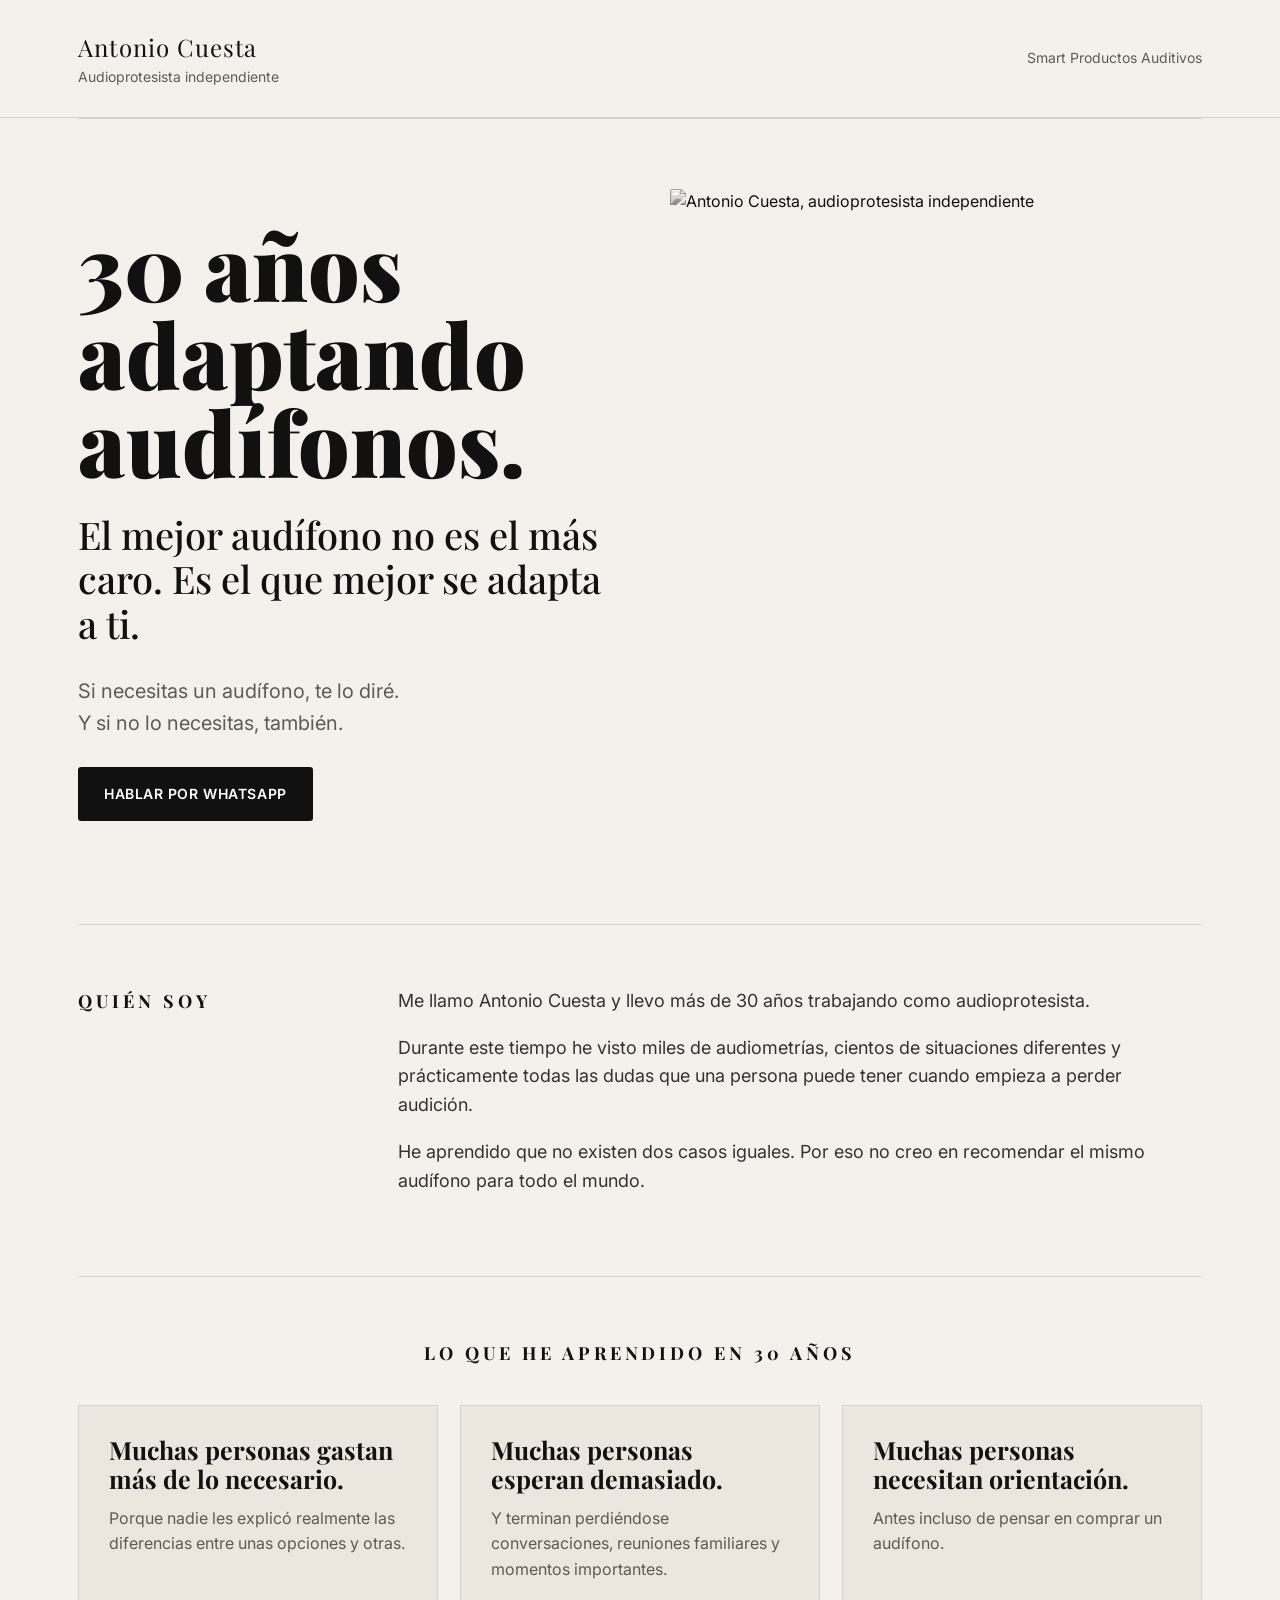
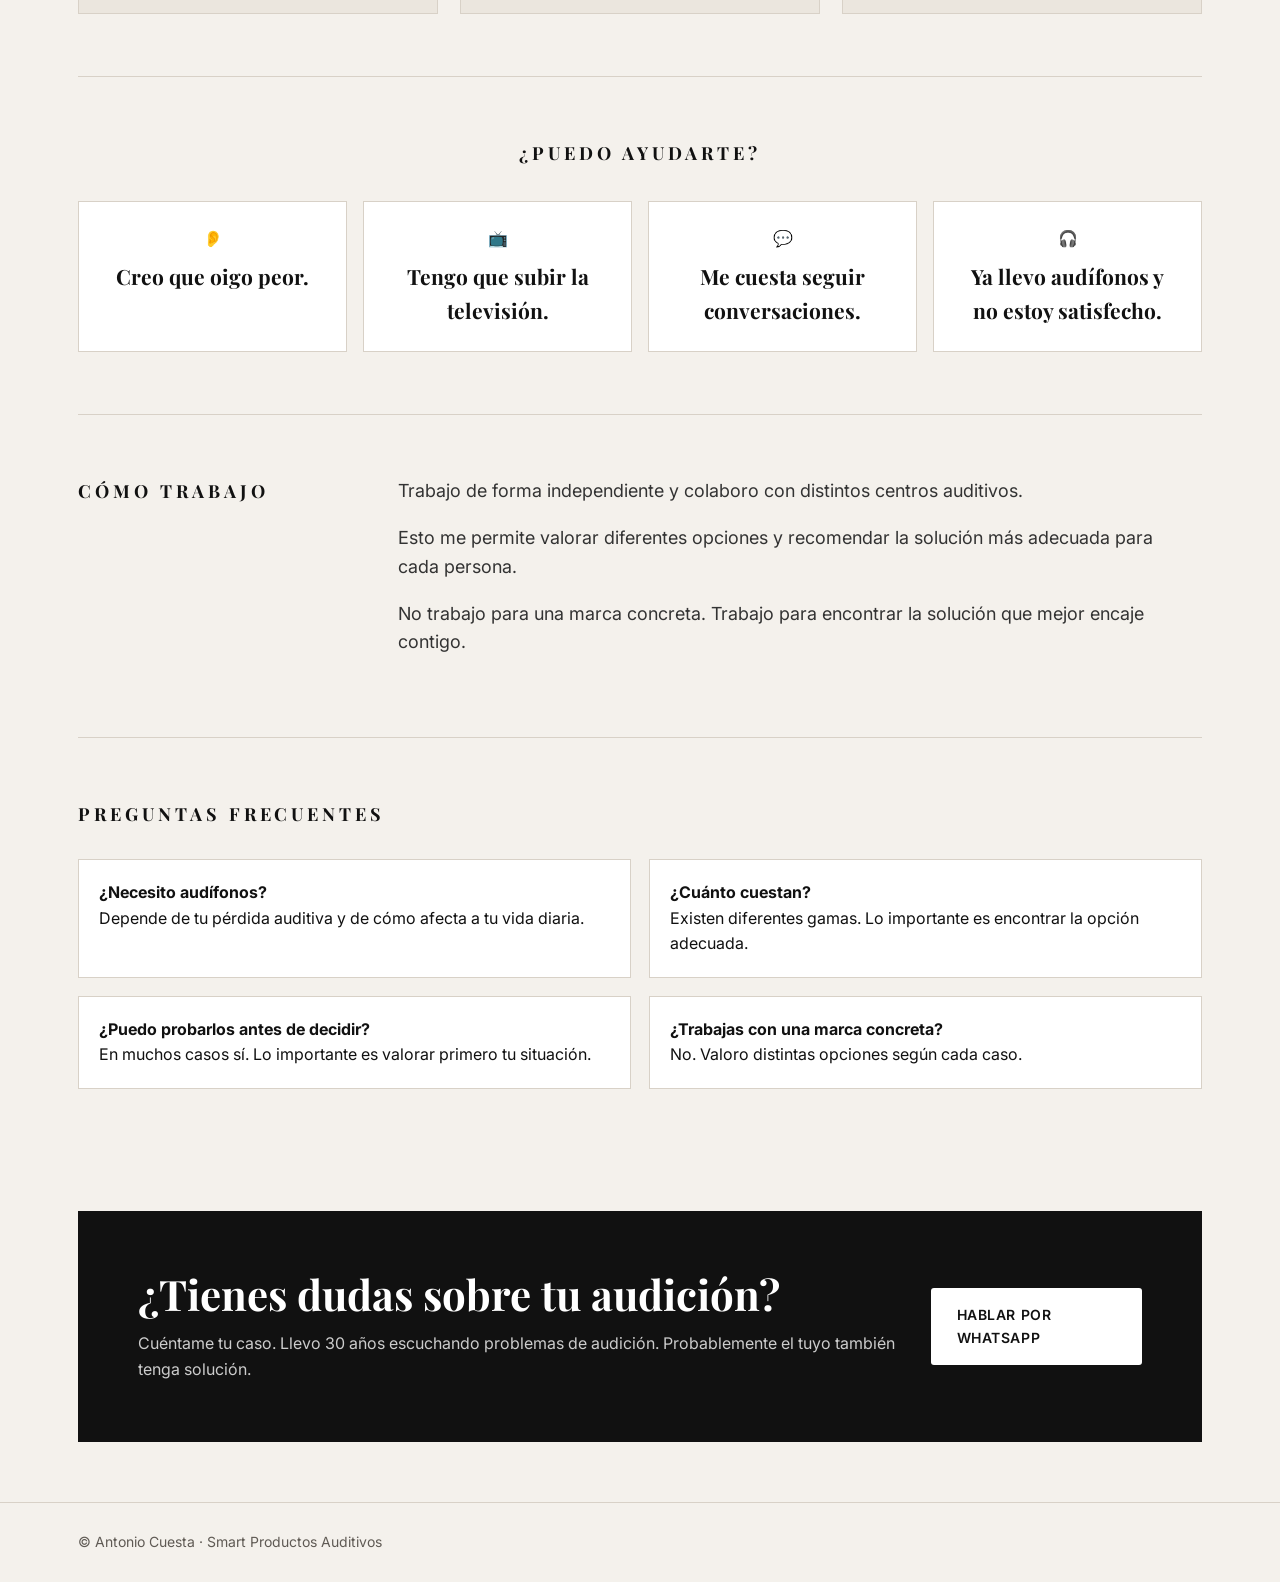
==== index.html @ 3c382e4a "Update index.html" ====
<!DOCTYPE html>
<html lang="es">
<head>
<meta charset="UTF-8">
<meta name="viewport" content="width=device-width, initial-scale=1.0">
<title>Antonio Cuesta — Audioprotesista independiente</title>
<meta name="description" content="Antonio Cuesta, audioprotesista independiente con más de 30 años de experiencia adaptando audífonos.">
<link href="https://fonts.googleapis.com/css2?family=Playfair+Display:wght@500;700;900&family=Inter:wght@300;400;500;600&display=swap" rel="stylesheet">

<style>
*{box-sizing:border-box;margin:0;padding:0}
:root{
  --bg:#f4f1ec;
  --ink:#111;
  --muted:#5f5a54;
  --line:#d8d1c7;
  --soft:#ebe6de;
}
body{
  background:var(--bg);
  color:var(--ink);
  font-family:Inter,sans-serif;
  line-height:1.6;
}
a{text-decoration:none;color:inherit}
.wrap{max-width:1180px;margin:auto;padding:0 28px}
header{
  padding:28px 0;
  border-bottom:1px solid var(--line);
}
.header-inner{
  display:flex;
  justify-content:space-between;
  gap:20px;
  align-items:center;
}
.brand{
  font-family:"Playfair Display",serif;
  font-size:24px;
  letter-spacing:.04em;
}
.tag{font-size:14px;color:var(--muted)}
.hero{
  display:grid;
  grid-template-columns:1fr 1fr;
  gap:60px;
  align-items:center;
  padding:70px 0;
}
.hero h1{
  font-family:"Playfair Display",serif;
  font-size:clamp(48px,7vw,92px);
  line-height:.98;
  font-weight:900;
  margin-bottom:28px;
}
.hero h2{
  font-family:"Playfair Display",serif;
  font-size:clamp(25px,3vw,38px);
  line-height:1.18;
  font-weight:500;
  margin-bottom:28px;
}
.hero p{
  font-size:20px;
  color:var(--muted);
  margin-bottom:28px;
}
.btn{
  display:inline-block;
  background:#111;
  color:#fff;
  padding:16px 26px;
  border-radius:3px;
  font-weight:600;
  letter-spacing:.04em;
  font-size:14px;
}
.photo{
  width:100%;
  aspect-ratio:4/5;
  object-fit:cover;
  filter:grayscale(100%);
  border-radius:2px;
}
section{
  padding:62px 0;
  border-top:1px solid var(--line);
}
.section-grid{
  display:grid;
  grid-template-columns:260px 1fr;
  gap:60px;
}
.label{
  font-family:"Playfair Display",serif;
  letter-spacing:.22em;
  font-size:18px;
}
.text p{
  font-size:18px;
  color:#333;
  margin-bottom:18px;
  max-width:780px;
}
.cards{
  display:grid;
  grid-template-columns:repeat(3,1fr);
  gap:22px;
}
.card{
  background:var(--soft);
  padding:30px;
  border:1px solid var(--line);
}
.card h3{
  font-family:"Playfair Display",serif;
  font-size:25px;
  line-height:1.15;
  margin-bottom:12px;
}
.card p{color:var(--muted)}
.help{
  display:grid;
  grid-template-columns:repeat(4,1fr);
  gap:16px;
}
.help div{
  background:#fff;
  border:1px solid var(--line);
  padding:24px;
  text-align:center;
}
.help strong{
  display:block;
  font-family:"Playfair Display",serif;
  font-size:21px;
  margin-top:8px;
}
.faq{
  display:grid;
  grid-template-columns:1fr 1fr;
  gap:18px;
}
.faq div{
  background:#fff;
  border:1px solid var(--line);
  padding:20px;
}
.final{
  background:#111;
  color:#fff;
  padding:60px;
  margin:60px 0;
  display:flex;
  justify-content:space-between;
  gap:30px;
  align-items:center;
}
.final h2{
  font-family:"Playfair Display",serif;
  font-size:42px;
  line-height:1.1;
}
.final p{color:#ccc;margin-top:14px}
.final .btn{background:#fff;color:#111}
footer{
  border-top:1px solid var(--line);
  padding:28px 0;
  color:var(--muted);
  font-size:14px;
}
@media(max-width:850px){
  .hero,.section-grid{grid-template-columns:1fr}
  .hero{padding:42px 0;gap:34px}
  .cards,.help,.faq{grid-template-columns:1fr}
  .final{flex-direction:column;align-items:flex-start;padding:34px}
  .header-inner{align-items:flex-start;flex-direction:column}
}
</style>
</head>

<body>

<header>
  <div class="wrap header-inner">
    <div>
      <div class="brand">Antonio Cuesta</div>
      <div class="tag">Audioprotesista independiente</div>
    </div>
    <div class="tag">Smart Productos Auditivos</div>
  </div>
</header>

<main class="wrap">

<section class="hero">
  <div>
    <h1>30 años adaptando audífonos.</h1>
    <h2>El mejor audífono no es el más caro. Es el que mejor se adapta a ti.</h2>
    <p>Si necesitas un audífono, te lo diré.<br>Y si no lo necesitas, también.</p>
    <a class="btn" href="https://wa.me/34672465468?text=Hola%20Antonio%2C%20me%20gustar%C3%ADa%20consultarte%20sobre%20mi%20audici%C3%B3n" target="_blank">HABLAR POR WHATSAPP</a>
  </div>

  <img class="photo" src="antonio.jpg" alt="Antonio Cuesta, audioprotesista independiente">
</section>

<section>
  <div class="section-grid">
    <h2 class="label">QUIÉN SOY</h2>
    <div class="text">
      <p>Me llamo Antonio Cuesta y llevo más de 30 años trabajando como audioprotesista.</p>
      <p>Durante este tiempo he visto miles de audiometrías, cientos de situaciones diferentes y prácticamente todas las dudas que una persona puede tener cuando empieza a perder audición.</p>
      <p>He aprendido que no existen dos casos iguales. Por eso no creo en recomendar el mismo audífono para todo el mundo.</p>
    </div>
  </div>
</section>

<section>
  <h2 class="label" style="text-align:center;margin-bottom:38px;">LO QUE HE APRENDIDO EN 30 AÑOS</h2>
  <div class="cards">
    <div class="card">
      <h3>Muchas personas gastan más de lo necesario.</h3>
      <p>Porque nadie les explicó realmente las diferencias entre unas opciones y otras.</p>
    </div>
    <div class="card">
      <h3>Muchas personas esperan demasiado.</h3>
      <p>Y terminan perdiéndose conversaciones, reuniones familiares y momentos importantes.</p>
    </div>
    <div class="card">
      <h3>Muchas personas necesitan orientación.</h3>
      <p>Antes incluso de pensar en comprar un audífono.</p>
    </div>
  </div>
</section>

<section>
  <h2 class="label" style="text-align:center;margin-bottom:34px;">¿PUEDO AYUDARTE?</h2>
  <div class="help">
    <div>👂<strong>Creo que oigo peor.</strong></div>
    <div>📺<strong>Tengo que subir la televisión.</strong></div>
    <div>💬<strong>Me cuesta seguir conversaciones.</strong></div>
    <div>🎧<strong>Ya llevo audífonos y no estoy satisfecho.</strong></div>
  </div>
</section>

<section>
  <div class="section-grid">
    <h2 class="label">CÓMO TRABAJO</h2>
    <div class="text">
      <p>Trabajo de forma independiente y colaboro con distintos centros auditivos.</p>
      <p>Esto me permite valorar diferentes opciones y recomendar la solución más adecuada para cada persona.</p>
      <p>No trabajo para una marca concreta. Trabajo para encontrar la solución que mejor encaje contigo.</p>
    </div>
  </div>
</section>

<section>
  <h2 class="label" style="margin-bottom:30px;">PREGUNTAS FRECUENTES</h2>
  <div class="faq">
    <div><strong>¿Necesito audífonos?</strong><br>Depende de tu pérdida auditiva y de cómo afecta a tu vida diaria.</div>
    <div><strong>¿Cuánto cuestan?</strong><br>Existen diferentes gamas. Lo importante es encontrar la opción adecuada.</div>
    <div><strong>¿Puedo probarlos antes de decidir?</strong><br>En muchos casos sí. Lo importante es valorar primero tu situación.</div>
    <div><strong>¿Trabajas con una marca concreta?</strong><br>No. Valoro distintas opciones según cada caso.</div>
  </div>
</section>

<div class="final">
  <div>
    <h2>¿Tienes dudas sobre tu audición?</h2>
    <p>Cuéntame tu caso. Llevo 30 años escuchando problemas de audición. Probablemente el tuyo también tenga solución.</p>
  </div>
  <a class="btn" href="https://wa.me/34672465468?text=Hola%20Antonio%2C%20tengo%20dudas%20sobre%20mi%20audici%C3%B3n" target="_blank">HABLAR POR WHATSAPP</a>
</div>

</main>

<footer>
  <div class="wrap">© Antonio Cuesta · Smart Productos Auditivos</div>
</footer>

</body>
</html>
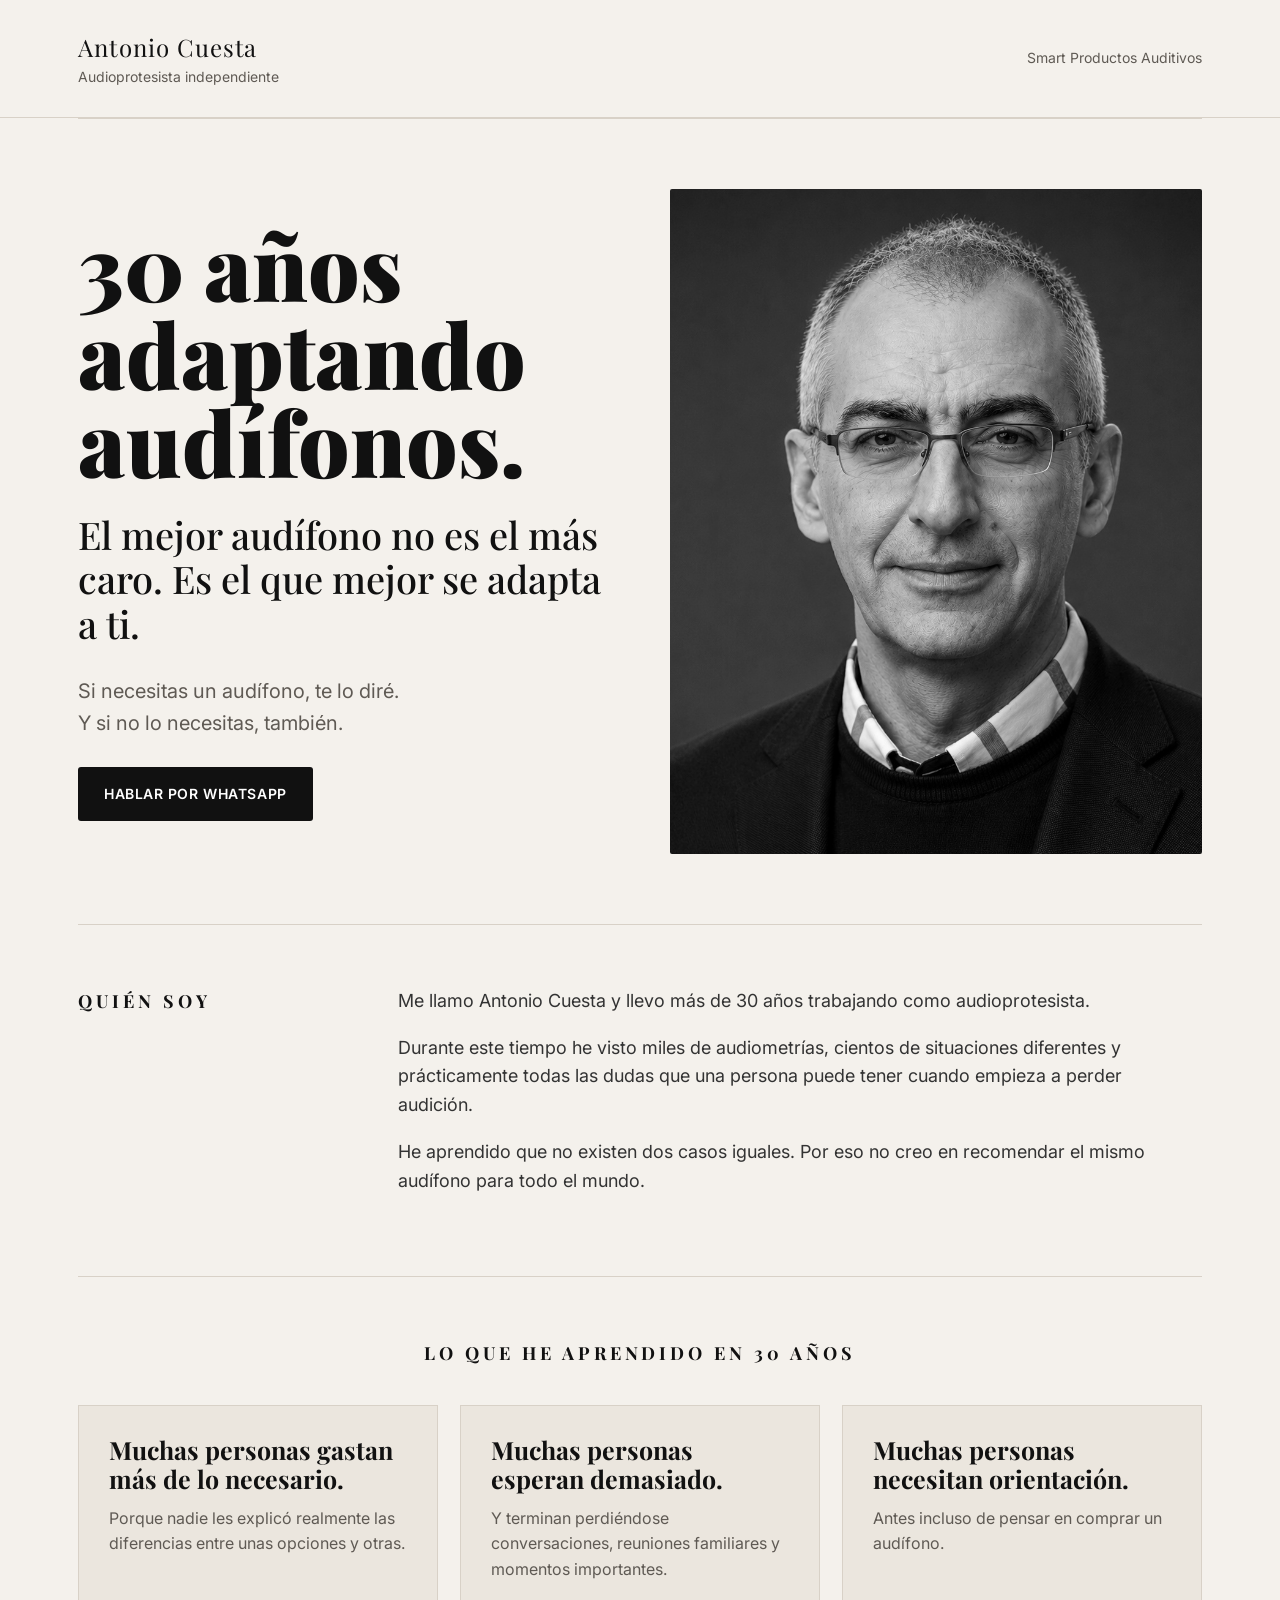
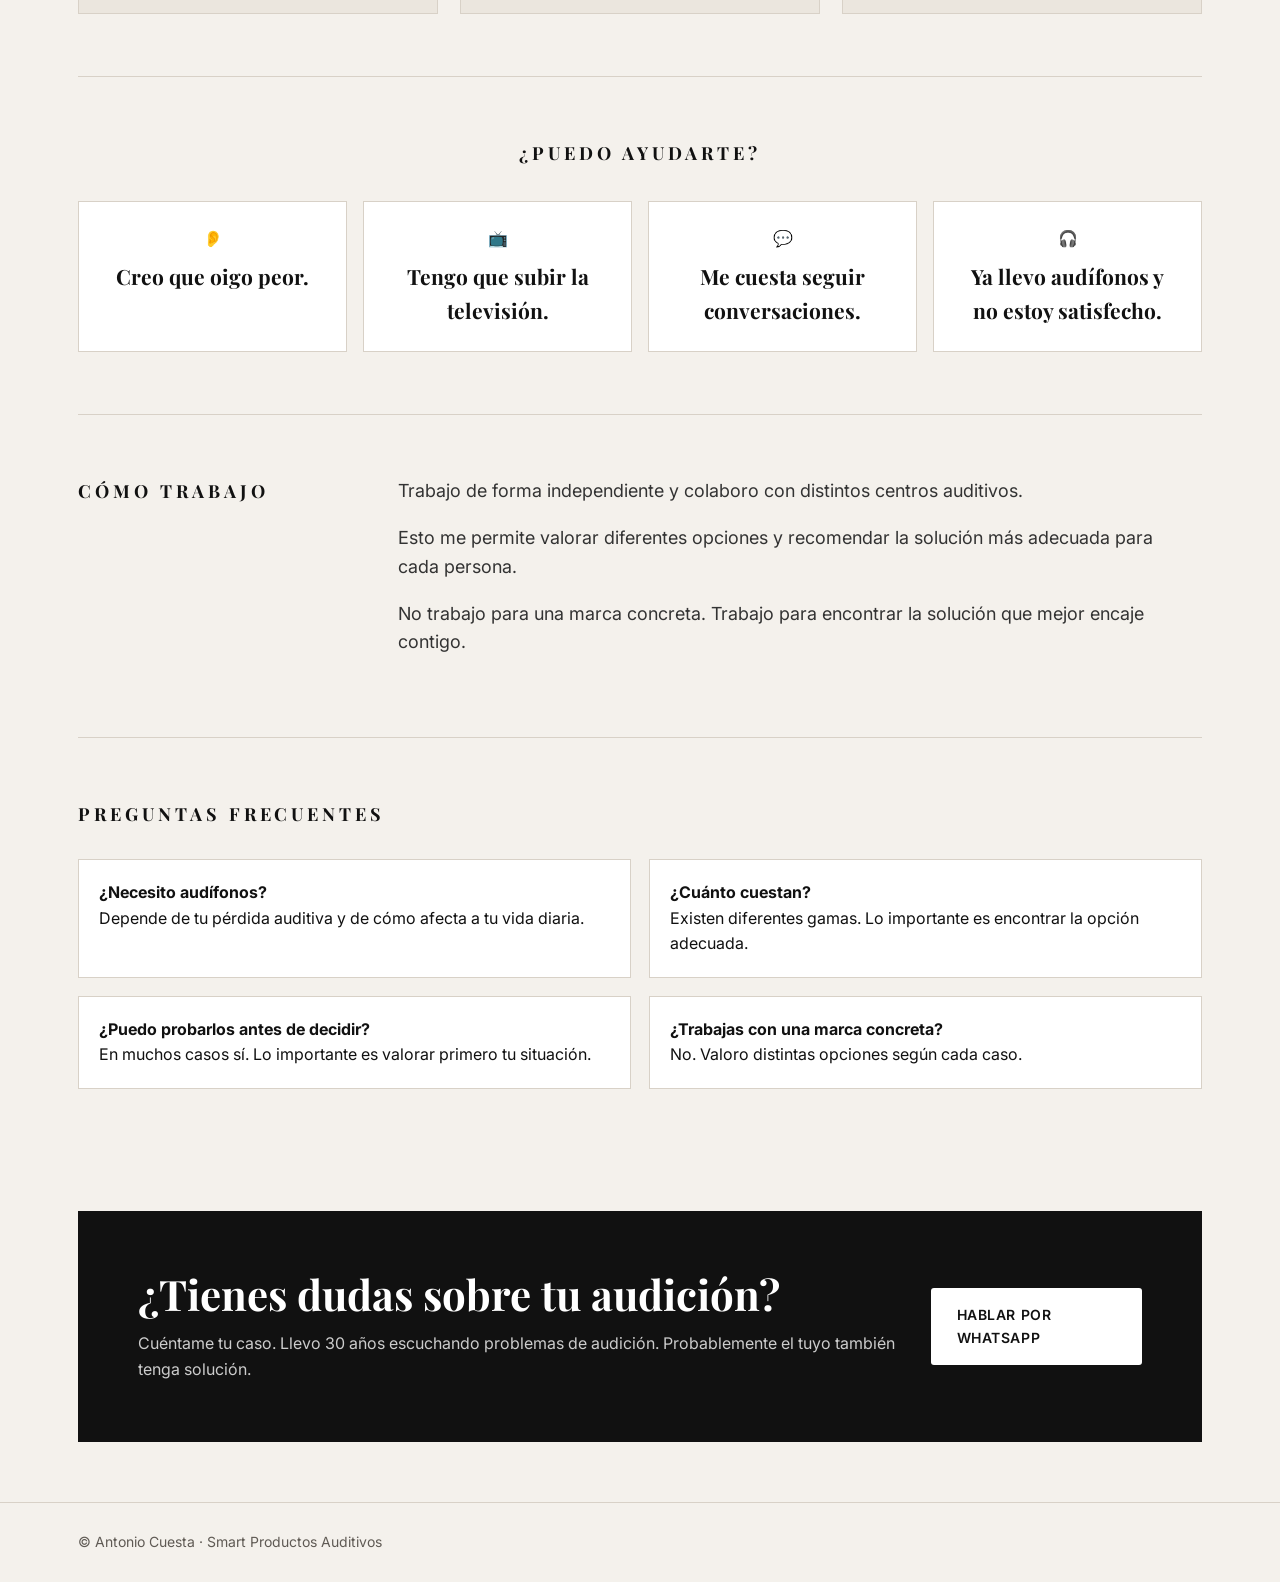
==== commit 9fdde13c: "Update index.html" ====
--- a/index.html
+++ b/index.html
@@ -202,7 +202,7 @@
     <a class="btn" href="https://wa.me/34672465468?text=Hola%20Antonio%2C%20me%20gustar%C3%ADa%20consultarte%20sobre%20mi%20audici%C3%B3n" target="_blank">HABLAR POR WHATSAPP</a>
   </div>
 
-  <img class="photo" src="antonio.jpg" alt="Antonio Cuesta, audioprotesista independiente">
+  <img class="photo" src="antonio.jpg.jpeg" alt="Antonio Cuesta, audioprotesista independiente">
 </section>
 
 <section>
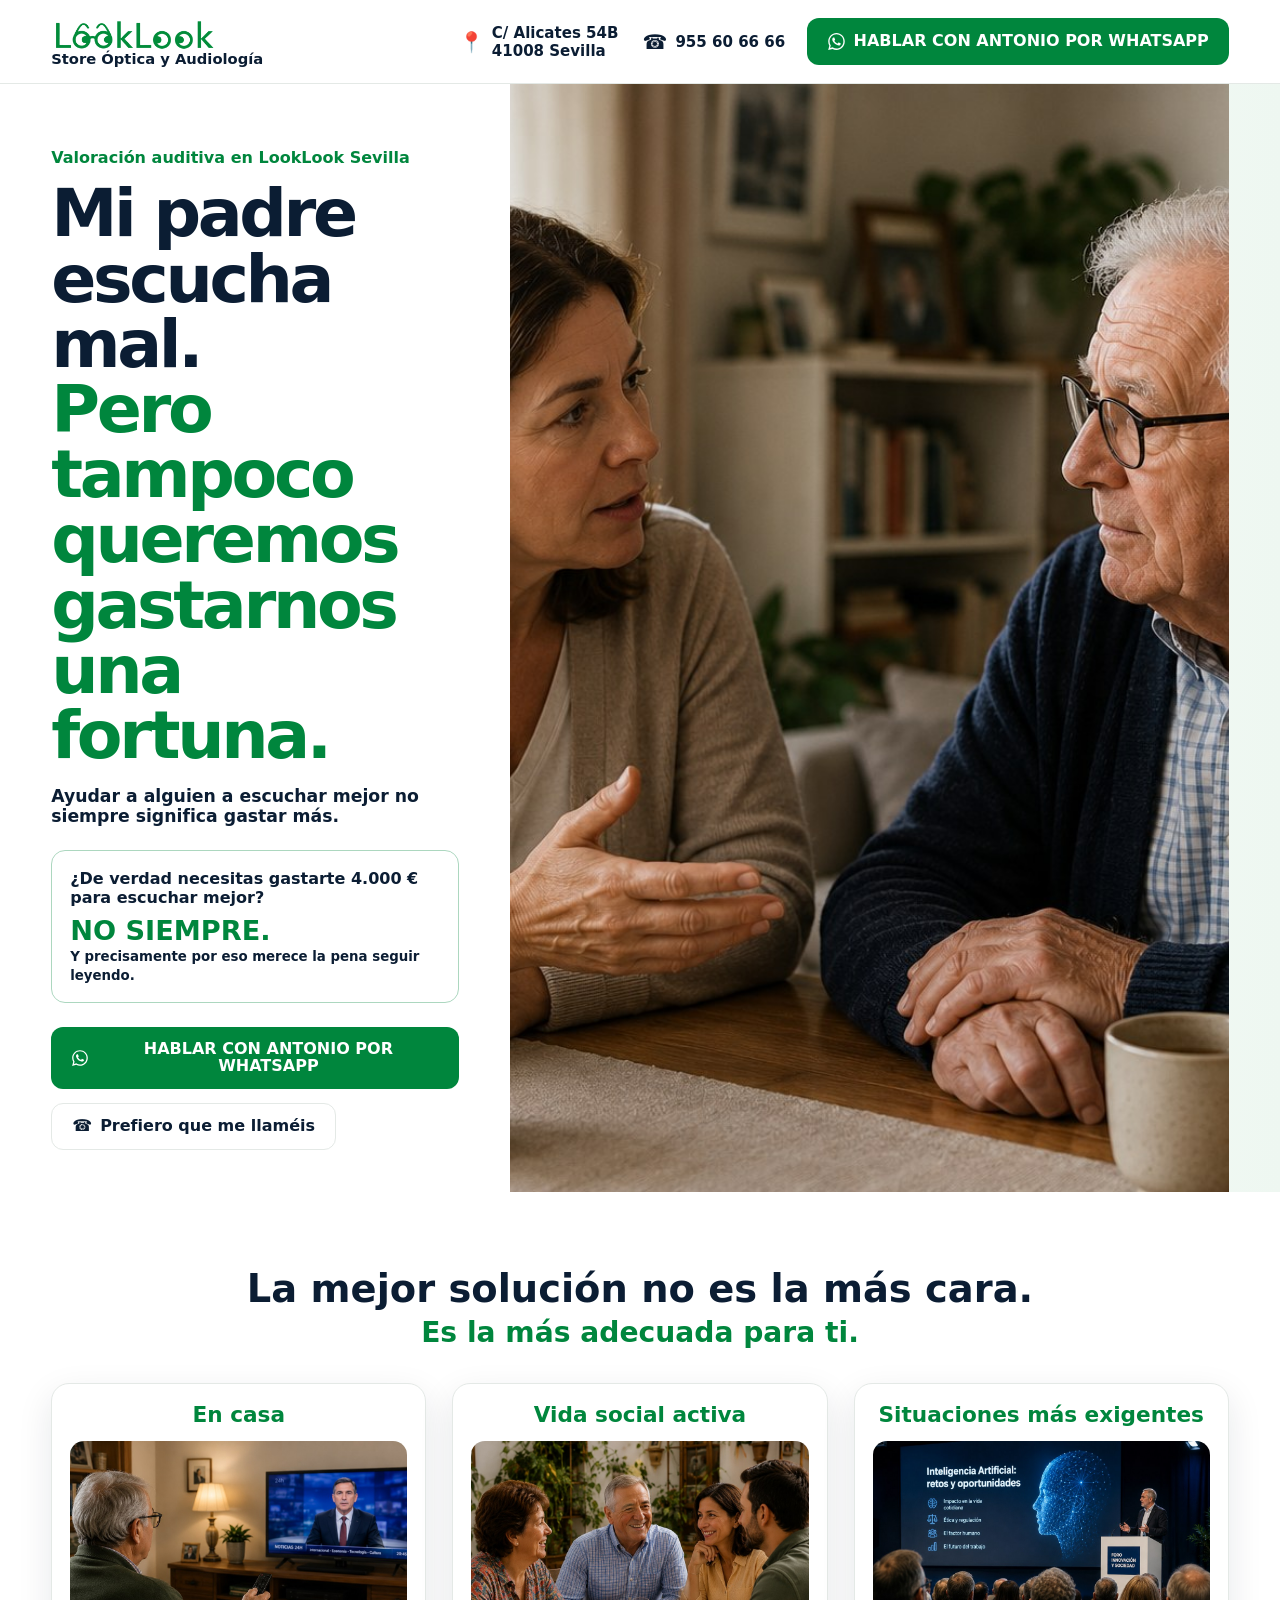
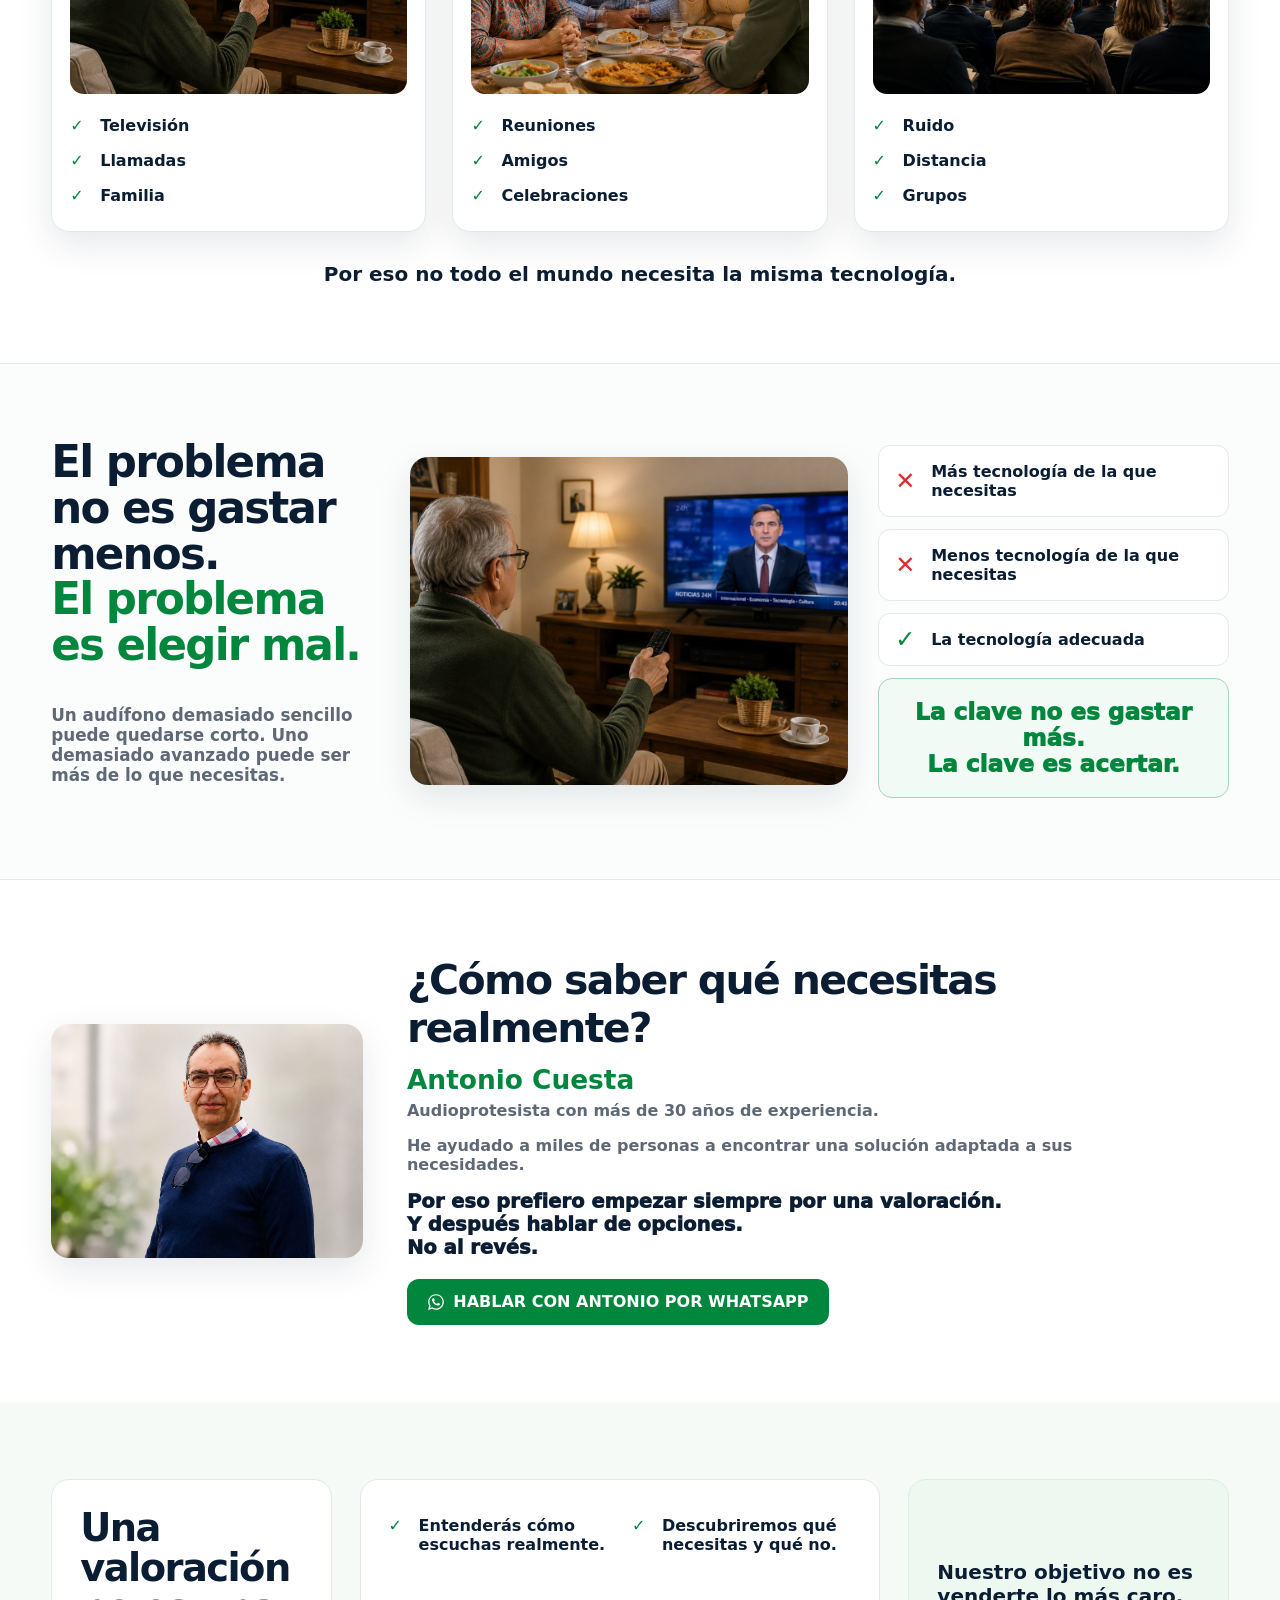
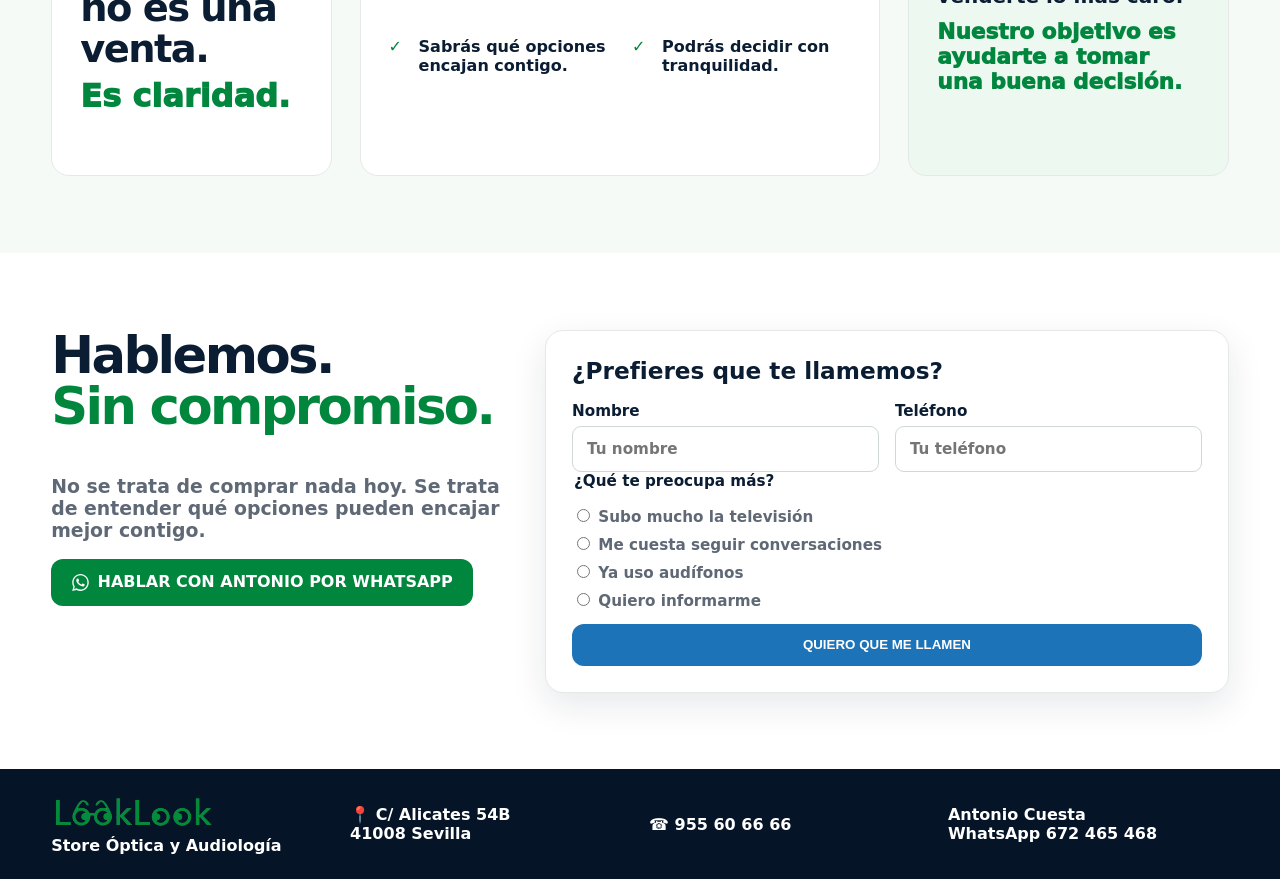
==== commit e2b64269: "Add files via upload" ====
--- a/index.html
+++ b/index.html
@@ -1,283 +1,180 @@
 <!DOCTYPE html>
 <html lang="es">
 <head>
-<meta charset="UTF-8">
-<meta name="viewport" content="width=device-width, initial-scale=1.0">
-<title>Antonio Cuesta — Audioprotesista independiente</title>
-<meta name="description" content="Antonio Cuesta, audioprotesista independiente con más de 30 años de experiencia adaptando audífonos.">
-<link href="https://fonts.googleapis.com/css2?family=Playfair+Display:wght@500;700;900&family=Inter:wght@300;400;500;600&display=swap" rel="stylesheet">
+  <meta charset="UTF-8" />
+  <meta name="viewport" content="width=device-width, initial-scale=1.0" />
+  <title>Valoración auditiva en LookLook Sevilla | Antonio Cuesta</title>
+  <meta name="description" content="Valoración auditiva en LookLook Sevilla. Habla con Antonio Cuesta, audioprotesista con más de 30 años de experiencia, antes de tomar una decisión." />
+  <link rel="stylesheet" href="styles.css" />
+</head>
+<body>
+  <header class="topbar">
+    <div class="topbar__logo">
+      <img src="assets/logo-looklook.png" alt="LookLook" />
+      <span>Store Óptica y Audiología</span>
+    </div>
+    <div class="topbar__info">
+      <a class="info-item" href="https://maps.google.com/?q=C%2F%20Alicates%2054B%2041008%20Sevilla" target="_blank" rel="noopener">
+        <span class="icon">📍</span>
+        <span>C/ Alicates 54B<br />41008 Sevilla</span>
+      </a>
+      <a class="info-item" href="tel:955606666">
+        <span class="icon">☎</span>
+        <span>955 60 66 66</span>
+      </a>
+    </div>
+    <a class="btn btn--whatsapp btn--top" href="https://wa.me/34672465468?text=Hola%20Antonio.%20He%20visto%20la%20informaci%C3%B3n%20de%20LookLook%20sobre%20aud%C3%ADfonos%20y%20me%20gustar%C3%ADa%20saber%20qu%C3%A9%20opciones%20podr%C3%ADan%20encajar%20mejor%20conmigo." target="_blank" rel="noopener">HABLAR CON ANTONIO POR WHATSAPP</a>
+  </header>
 
-<style>
-*{box-sizing:border-box;margin:0;padding:0}
-:root{
-  --bg:#f4f1ec;
-  --ink:#111;
-  --muted:#5f5a54;
-  --line:#d8d1c7;
-  --soft:#ebe6de;
-}
-body{
-  background:var(--bg);
-  color:var(--ink);
-  font-family:Inter,sans-serif;
-  line-height:1.6;
-}
-a{text-decoration:none;color:inherit}
-.wrap{max-width:1180px;margin:auto;padding:0 28px}
-header{
-  padding:28px 0;
-  border-bottom:1px solid var(--line);
-}
-.header-inner{
-  display:flex;
-  justify-content:space-between;
-  gap:20px;
-  align-items:center;
-}
-.brand{
-  font-family:"Playfair Display",serif;
-  font-size:24px;
-  letter-spacing:.04em;
-}
-.tag{font-size:14px;color:var(--muted)}
-.hero{
-  display:grid;
-  grid-template-columns:1fr 1fr;
-  gap:60px;
-  align-items:center;
-  padding:70px 0;
-}
-.hero h1{
-  font-family:"Playfair Display",serif;
-  font-size:clamp(48px,7vw,92px);
-  line-height:.98;
-  font-weight:900;
-  margin-bottom:28px;
-}
-.hero h2{
-  font-family:"Playfair Display",serif;
-  font-size:clamp(25px,3vw,38px);
-  line-height:1.18;
-  font-weight:500;
-  margin-bottom:28px;
-}
-.hero p{
-  font-size:20px;
-  color:var(--muted);
-  margin-bottom:28px;
-}
-.btn{
-  display:inline-block;
-  background:#111;
-  color:#fff;
-  padding:16px 26px;
-  border-radius:3px;
-  font-weight:600;
-  letter-spacing:.04em;
-  font-size:14px;
-}
-.photo{
-  width:100%;
-  aspect-ratio:4/5;
-  object-fit:cover;
-  filter:grayscale(100%);
-  border-radius:2px;
-}
-section{
-  padding:62px 0;
-  border-top:1px solid var(--line);
-}
-.section-grid{
-  display:grid;
-  grid-template-columns:260px 1fr;
-  gap:60px;
-}
-.label{
-  font-family:"Playfair Display",serif;
-  letter-spacing:.22em;
-  font-size:18px;
-}
-.text p{
-  font-size:18px;
-  color:#333;
-  margin-bottom:18px;
-  max-width:780px;
-}
-.cards{
-  display:grid;
-  grid-template-columns:repeat(3,1fr);
-  gap:22px;
-}
-.card{
-  background:var(--soft);
-  padding:30px;
-  border:1px solid var(--line);
-}
-.card h3{
-  font-family:"Playfair Display",serif;
-  font-size:25px;
-  line-height:1.15;
-  margin-bottom:12px;
-}
-.card p{color:var(--muted)}
-.help{
-  display:grid;
-  grid-template-columns:repeat(4,1fr);
-  gap:16px;
-}
-.help div{
-  background:#fff;
-  border:1px solid var(--line);
-  padding:24px;
-  text-align:center;
-}
-.help strong{
-  display:block;
-  font-family:"Playfair Display",serif;
-  font-size:21px;
-  margin-top:8px;
-}
-.faq{
-  display:grid;
-  grid-template-columns:1fr 1fr;
-  gap:18px;
-}
-.faq div{
-  background:#fff;
-  border:1px solid var(--line);
-  padding:20px;
-}
-.final{
-  background:#111;
-  color:#fff;
-  padding:60px;
-  margin:60px 0;
-  display:flex;
-  justify-content:space-between;
-  gap:30px;
-  align-items:center;
-}
-.final h2{
-  font-family:"Playfair Display",serif;
-  font-size:42px;
-  line-height:1.1;
-}
-.final p{color:#ccc;margin-top:14px}
-.final .btn{background:#fff;color:#111}
-footer{
-  border-top:1px solid var(--line);
-  padding:28px 0;
-  color:var(--muted);
-  font-size:14px;
-}
-@media(max-width:850px){
-  .hero,.section-grid{grid-template-columns:1fr}
-  .hero{padding:42px 0;gap:34px}
-  .cards,.help,.faq{grid-template-columns:1fr}
-  .final{flex-direction:column;align-items:flex-start;padding:34px}
-  .header-inner{align-items:flex-start;flex-direction:column}
-}
-</style>
-</head>
+  <main>
+    <section class="hero section">
+      <div class="hero__text">
+        <p class="eyebrow">Valoración auditiva en LookLook Sevilla</p>
+        <h1>Mi padre escucha mal.<br /><span>Pero tampoco queremos gastarnos una fortuna.</span></h1>
+        <p class="lead">Ayudar a alguien a escuchar mejor no siempre significa gastar más.</p>
+        <div class="hero-card">
+          <p>¿De verdad necesitas gastarte 4.000 € para escuchar mejor?</p>
+          <strong>NO SIEMPRE.</strong>
+          <small>Y precisamente por eso merece la pena seguir leyendo.</small>
+        </div>
+        <div class="cta-row">
+          <a class="btn btn--whatsapp" href="https://wa.me/34672465468?text=Hola%20Antonio.%20He%20visto%20la%20informaci%C3%B3n%20de%20LookLook%20sobre%20aud%C3%ADfonos%20y%20me%20gustar%C3%ADa%20saber%20qu%C3%A9%20opciones%20podr%C3%ADan%20encajar%20mejor%20conmigo." target="_blank" rel="noopener">HABLAR CON ANTONIO POR WHATSAPP</a>
+          <a class="btn btn--secondary" href="#formulario">Prefiero que me llaméis</a>
+        </div>
+      </div>
+      <div class="hero__image">
+        <img src="assets/hero-padre-hija.jpg" alt="Hija hablando con su padre en casa" />
+      </div>
+    </section>
 
-<body>
+    <section class="section lifestyles">
+      <div class="section-title">
+        <h2>La mejor solución no es la más cara.</h2>
+        <p>Es la más adecuada para ti.</p>
+      </div>
+      <div class="cards three">
+        <article class="card">
+          <h3>En casa</h3>
+          <img src="assets/tv-salon.jpg" alt="Persona viendo la televisión en casa" />
+          <ul>
+            <li>Televisión</li>
+            <li>Llamadas</li>
+            <li>Familia</li>
+          </ul>
+        </article>
+        <article class="card">
+          <h3>Vida social activa</h3>
+          <img src="assets/comida-familiar.jpg" alt="Comida familiar y conversación" />
+          <ul>
+            <li>Reuniones</li>
+            <li>Amigos</li>
+            <li>Celebraciones</li>
+          </ul>
+        </article>
+        <article class="card">
+          <h3>Situaciones más exigentes</h3>
+          <img src="assets/conferencia-ia.jpg" alt="Conferencia sobre inteligencia artificial" />
+          <ul>
+            <li>Ruido</li>
+            <li>Distancia</li>
+            <li>Grupos</li>
+          </ul>
+        </article>
+      </div>
+      <p class="center-note">Por eso no todo el mundo necesita la misma tecnología.</p>
+    </section>
 
-<header>
-  <div class="wrap header-inner">
-    <div>
-      <div class="brand">Antonio Cuesta</div>
-      <div class="tag">Audioprotesista independiente</div>
+    <section class="section problem">
+      <div class="problem__text">
+        <h2>El problema no es gastar menos.<br /><span>El problema es elegir mal.</span></h2>
+        <p>Un audífono demasiado sencillo puede quedarse corto. Uno demasiado avanzado puede ser más de lo que necesitas.</p>
+      </div>
+      <div class="problem__image">
+        <img src="assets/tv-salon.jpg" alt="Persona viendo televisión con mando" />
+      </div>
+      <div class="problem__checks">
+        <div class="check check--bad">Más tecnología de la que necesitas</div>
+        <div class="check check--bad">Menos tecnología de la que necesitas</div>
+        <div class="check check--good">La tecnología adecuada</div>
+        <div class="motto">La clave no es gastar más.<br />La clave es acertar.</div>
+      </div>
+    </section>
+
+    <section class="section antonio">
+      <div class="antonio__image">
+        <img src="assets/antonio-cuesta.jpg" alt="Antonio Cuesta, audioprotesista" />
+      </div>
+      <div class="antonio__text">
+        <h2>¿Cómo saber qué necesitas realmente?</h2>
+        <h3>Antonio Cuesta</h3>
+        <p>Audioprotesista con más de 30 años de experiencia.</p>
+        <p>He ayudado a miles de personas a encontrar una solución adaptada a sus necesidades.</p>
+        <p class="highlight">Por eso prefiero empezar siempre por una valoración.<br />Y después hablar de opciones.<br />No al revés.</p>
+        <a class="btn btn--whatsapp" href="https://wa.me/34672465468?text=Hola%20Antonio.%20He%20visto%20la%20informaci%C3%B3n%20de%20LookLook%20sobre%20aud%C3%ADfonos%20y%20me%20gustar%C3%ADa%20saber%20qu%C3%A9%20opciones%20podr%C3%ADan%20encajar%20mejor%20conmigo." target="_blank" rel="noopener">HABLAR CON ANTONIO POR WHATSAPP</a>
+      </div>
+    </section>
+
+    <section class="section clarity">
+      <div class="clarity__title">
+        <h2>Una valoración no es una venta.</h2>
+        <p>Es claridad.</p>
+      </div>
+      <div class="clarity__items">
+        <div>Entenderás cómo escuchas realmente.</div>
+        <div>Descubriremos qué necesitas y qué no.</div>
+        <div>Sabrás qué opciones encajan contigo.</div>
+        <div>Podrás decidir con tranquilidad.</div>
+      </div>
+      <div class="clarity__note">
+        <strong>Nuestro objetivo no es venderte lo más caro.</strong>
+        <span>Nuestro objetivo es ayudarte a tomar una buena decisión.</span>
+      </div>
+    </section>
+
+    <section class="section final" id="formulario">
+      <div class="final__text">
+        <h2>Hablemos.<br /><span>Sin compromiso.</span></h2>
+        <p>No se trata de comprar nada hoy. Se trata de entender qué opciones pueden encajar mejor contigo.</p>
+        <a class="btn btn--whatsapp" href="https://wa.me/34672465468?text=Hola%20Antonio.%20He%20visto%20la%20informaci%C3%B3n%20de%20LookLook%20sobre%20aud%C3%ADfonos%20y%20me%20gustar%C3%ADa%20saber%20qu%C3%A9%20opciones%20podr%C3%ADan%20encajar%20mejor%20conmigo." target="_blank" rel="noopener">HABLAR CON ANTONIO POR WHATSAPP</a>
+      </div>
+      <form class="form" onsubmit="sendWhatsApp(event)">
+        <h3>¿Prefieres que te llamemos?</h3>
+        <div class="form-grid">
+          <label>Nombre<input type="text" id="nombre" placeholder="Tu nombre" /></label>
+          <label>Teléfono<input type="tel" id="telefono" placeholder="Tu teléfono" /></label>
+        </div>
+        <fieldset>
+          <legend>¿Qué te preocupa más?</legend>
+          <label><input type="radio" name="preocupacion" value="Subo mucho la televisión" /> Subo mucho la televisión</label>
+          <label><input type="radio" name="preocupacion" value="Me cuesta seguir conversaciones" /> Me cuesta seguir conversaciones</label>
+          <label><input type="radio" name="preocupacion" value="Ya uso audífonos" /> Ya uso audífonos</label>
+          <label><input type="radio" name="preocupacion" value="Quiero informarme" /> Quiero informarme</label>
+        </fieldset>
+        <button type="submit" class="btn btn--call">QUIERO QUE ME LLAMEN</button>
+      </form>
+    </section>
+  </main>
+
+  <footer class="footer">
+    <div class="footer__brand">
+      <img src="assets/logo-looklook.png" alt="LookLook" />
+      <span>Store Óptica y Audiología</span>
     </div>
-    <div class="tag">Smart Productos Auditivos</div>
-  </div>
-</header>
+    <div>📍 C/ Alicates 54B<br />41008 Sevilla</div>
+    <div>☎ 955 60 66 66</div>
+    <div>Antonio Cuesta<br />WhatsApp 672 465 468</div>
+  </footer>
 
-<main class="wrap">
-
-<section class="hero">
-  <div>
-    <h1>30 años adaptando audífonos.</h1>
-    <h2>El mejor audífono no es el más caro. Es el que mejor se adapta a ti.</h2>
-    <p>Si necesitas un audífono, te lo diré.<br>Y si no lo necesitas, también.</p>
-    <a class="btn" href="https://wa.me/34672465468?text=Hola%20Antonio%2C%20me%20gustar%C3%ADa%20consultarte%20sobre%20mi%20audici%C3%B3n" target="_blank">HABLAR POR WHATSAPP</a>
-  </div>
-
-  <img class="photo" src="antonio.jpg.jpeg" alt="Antonio Cuesta, audioprotesista independiente">
-</section>
-
-<section>
-  <div class="section-grid">
-    <h2 class="label">QUIÉN SOY</h2>
-    <div class="text">
-      <p>Me llamo Antonio Cuesta y llevo más de 30 años trabajando como audioprotesista.</p>
-      <p>Durante este tiempo he visto miles de audiometrías, cientos de situaciones diferentes y prácticamente todas las dudas que una persona puede tener cuando empieza a perder audición.</p>
-      <p>He aprendido que no existen dos casos iguales. Por eso no creo en recomendar el mismo audífono para todo el mundo.</p>
-    </div>
-  </div>
-</section>
-
-<section>
-  <h2 class="label" style="text-align:center;margin-bottom:38px;">LO QUE HE APRENDIDO EN 30 AÑOS</h2>
-  <div class="cards">
-    <div class="card">
-      <h3>Muchas personas gastan más de lo necesario.</h3>
-      <p>Porque nadie les explicó realmente las diferencias entre unas opciones y otras.</p>
-    </div>
-    <div class="card">
-      <h3>Muchas personas esperan demasiado.</h3>
-      <p>Y terminan perdiéndose conversaciones, reuniones familiares y momentos importantes.</p>
-    </div>
-    <div class="card">
-      <h3>Muchas personas necesitan orientación.</h3>
-      <p>Antes incluso de pensar en comprar un audífono.</p>
-    </div>
-  </div>
-</section>
-
-<section>
-  <h2 class="label" style="text-align:center;margin-bottom:34px;">¿PUEDO AYUDARTE?</h2>
-  <div class="help">
-    <div>👂<strong>Creo que oigo peor.</strong></div>
-    <div>📺<strong>Tengo que subir la televisión.</strong></div>
-    <div>💬<strong>Me cuesta seguir conversaciones.</strong></div>
-    <div>🎧<strong>Ya llevo audífonos y no estoy satisfecho.</strong></div>
-  </div>
-</section>
-
-<section>
-  <div class="section-grid">
-    <h2 class="label">CÓMO TRABAJO</h2>
-    <div class="text">
-      <p>Trabajo de forma independiente y colaboro con distintos centros auditivos.</p>
-      <p>Esto me permite valorar diferentes opciones y recomendar la solución más adecuada para cada persona.</p>
-      <p>No trabajo para una marca concreta. Trabajo para encontrar la solución que mejor encaje contigo.</p>
-    </div>
-  </div>
-</section>
-
-<section>
-  <h2 class="label" style="margin-bottom:30px;">PREGUNTAS FRECUENTES</h2>
-  <div class="faq">
-    <div><strong>¿Necesito audífonos?</strong><br>Depende de tu pérdida auditiva y de cómo afecta a tu vida diaria.</div>
-    <div><strong>¿Cuánto cuestan?</strong><br>Existen diferentes gamas. Lo importante es encontrar la opción adecuada.</div>
-    <div><strong>¿Puedo probarlos antes de decidir?</strong><br>En muchos casos sí. Lo importante es valorar primero tu situación.</div>
-    <div><strong>¿Trabajas con una marca concreta?</strong><br>No. Valoro distintas opciones según cada caso.</div>
-  </div>
-</section>
-
-<div class="final">
-  <div>
-    <h2>¿Tienes dudas sobre tu audición?</h2>
-    <p>Cuéntame tu caso. Llevo 30 años escuchando problemas de audición. Probablemente el tuyo también tenga solución.</p>
-  </div>
-  <a class="btn" href="https://wa.me/34672465468?text=Hola%20Antonio%2C%20tengo%20dudas%20sobre%20mi%20audici%C3%B3n" target="_blank">HABLAR POR WHATSAPP</a>
-</div>
-
-</main>
-
-<footer>
-  <div class="wrap">© Antonio Cuesta · Smart Productos Auditivos</div>
-</footer>
-
+  <script>
+    function sendWhatsApp(event) {
+      event.preventDefault();
+      const nombre = document.getElementById('nombre').value.trim();
+      const telefono = document.getElementById('telefono').value.trim();
+      const seleccion = document.querySelector('input[name="preocupacion"]:checked');
+      const preocupacion = seleccion ? seleccion.value : 'No indicado';
+      const texto = `Hola Antonio. He visto la página de LookLook y prefiero que me llaméis.\n\nNombre: ${nombre || 'No indicado'}\nTeléfono: ${telefono || 'No indicado'}\nMe preocupa: ${preocupacion}`;
+      window.open(`https://wa.me/34672465468?text=${encodeURIComponent(texto)}`, '_blank');
+    }
+  </script>
 </body>
 </html>
--- a/styles.css
+++ b/styles.css
@@ -0,0 +1,185 @@
+:root {
+  --green: #00863d;
+  --green-dark: #006b32;
+  --blue: #0b1d33;
+  --muted: #5f6875;
+  --soft: #f5faf7;
+  --line: #e4e9e6;
+  --white: #ffffff;
+  --shadow: 0 12px 35px rgba(11,29,51,.10);
+}
+* { box-sizing: border-box; }
+html { scroll-behavior: smooth; }
+body {
+  margin: 0;
+  font-family: Inter, system-ui, -apple-system, BlinkMacSystemFont, "Segoe UI", sans-serif;
+  color: var(--blue);
+  background: #fff;
+}
+a { color: inherit; text-decoration: none; }
+img { max-width: 100%; display: block; }
+.topbar {
+  position: sticky;
+  top: 0;
+  z-index: 10;
+  display: grid;
+  grid-template-columns: 1fr auto auto;
+  gap: 22px;
+  align-items: center;
+  padding: 16px clamp(18px, 4vw, 54px);
+  background: rgba(255,255,255,.96);
+  backdrop-filter: blur(12px);
+  border-bottom: 1px solid var(--line);
+}
+.topbar__logo img { width: 170px; height: auto; }
+.topbar__logo span { display: block; margin-top: -3px; font-weight: 700; font-size: .92rem; }
+.topbar__info { display: flex; gap: 24px; align-items: center; font-weight: 700; font-size: .94rem; }
+.info-item { display: flex; align-items: center; gap: 8px; }
+.icon { font-size: 1.25rem; }
+.btn {
+  display: inline-flex;
+  align-items: center;
+  justify-content: center;
+  gap: 8px;
+  border-radius: 12px;
+  padding: 14px 20px;
+  font-weight: 900;
+  line-height: 1.05;
+  text-align: center;
+  border: 0;
+  cursor: pointer;
+  transition: transform .18s ease, box-shadow .18s ease;
+}
+.btn:hover { transform: translateY(-1px); box-shadow: var(--shadow); }
+.btn--whatsapp { background: var(--green); color: white; }
+.btn--whatsapp::before {
+  content: "";
+  width: 1.15rem;
+  height: 1.15rem;
+  flex: 0 0 1.15rem;
+  background: currentColor;
+  -webkit-mask: url("data:image/svg+xml,%3Csvg xmlns='http://www.w3.org/2000/svg' viewBox='0 0 448 512'%3E%3Cpath d='M380.9 97.1C339 55.1 283.2 32 223.9 32 101 32 1.2 131.8 1.2 254.7c0 39.3 10.3 77.7 29.9 111.5L0 480l116.4-30.6c32.6 17.8 69.3 27.2 107.4 27.2h.1c122.8 0 222.6-99.8 222.6-222.7 0-59.4-23.1-115.2-65.6-156.8zM223.9 438.5c-33.9 0-67.1-9.1-96-26.2l-6.9-4.1-69.1 18.2 18.4-67.3-4.5-7.1c-18.8-29.9-28.7-64.4-28.7-99.3 0-102.6 83.5-186.1 186.2-186.1 49.7 0 96.5 19.4 131.6 54.6 35.2 35.2 54.6 82 54.6 131.7-.1 102.6-83.6 185.6-185.6 185.6zm101.9-138.9c-5.6-2.8-33.1-16.3-38.2-18.2-5.1-1.9-8.8-2.8-12.5 2.8-3.7 5.6-14.3 18.2-17.6 21.9-3.2 3.7-6.5 4.2-12.1 1.4-33.1-16.5-54.8-29.5-76.6-66.8-5.8-10 5.8-9.3 16.5-30.9 1.8-3.7.9-6.9-.5-9.7-1.4-2.8-12.5-30.1-17.1-41.2-4.5-10.8-9.1-9.3-12.5-9.5-3.2-.2-6.9-.2-10.6-.2-3.7 0-9.7 1.4-14.8 6.9-5.1 5.6-19.4 19-19.4 46.3 0 27.3 19.9 53.7 22.7 57.4 2.8 3.7 39.2 59.8 95 83.9 13.3 5.7 23.7 9.1 31.8 11.6 13.4 4.3 25.6 3.7 35.2 2.2 10.7-1.6 33.1-13.5 37.7-26.6 4.7-13 4.7-24.2 3.3-26.6-1.4-2.5-5.1-3.9-10.7-6.7z'/%3E%3C/svg%3E") center / contain no-repeat;
+  mask: url("data:image/svg+xml,%3Csvg xmlns='http://www.w3.org/2000/svg' viewBox='0 0 448 512'%3E%3Cpath d='M380.9 97.1C339 55.1 283.2 32 223.9 32 101 32 1.2 131.8 1.2 254.7c0 39.3 10.3 77.7 29.9 111.5L0 480l116.4-30.6c32.6 17.8 69.3 27.2 107.4 27.2h.1c122.8 0 222.6-99.8 222.6-222.7 0-59.4-23.1-115.2-65.6-156.8zM223.9 438.5c-33.9 0-67.1-9.1-96-26.2l-6.9-4.1-69.1 18.2 18.4-67.3-4.5-7.1c-18.8-29.9-28.7-64.4-28.7-99.3 0-102.6 83.5-186.1 186.2-186.1 49.7 0 96.5 19.4 131.6 54.6 35.2 35.2 54.6 82 54.6 131.7-.1 102.6-83.6 185.6-185.6 185.6zm101.9-138.9c-5.6-2.8-33.1-16.3-38.2-18.2-5.1-1.9-8.8-2.8-12.5 2.8-3.7 5.6-14.3 18.2-17.6 21.9-3.2 3.7-6.5 4.2-12.1 1.4-33.1-16.5-54.8-29.5-76.6-66.8-5.8-10 5.8-9.3 16.5-30.9 1.8-3.7.9-6.9-.5-9.7-1.4-2.8-12.5-30.1-17.1-41.2-4.5-10.8-9.1-9.3-12.5-9.5-3.2-.2-6.9-.2-10.6-.2-3.7 0-9.7 1.4-14.8 6.9-5.1 5.6-19.4 19-19.4 46.3 0 27.3 19.9 53.7 22.7 57.4 2.8 3.7 39.2 59.8 95 83.9 13.3 5.7 23.7 9.1 31.8 11.6 13.4 4.3 25.6 3.7 35.2 2.2 10.7-1.6 33.1-13.5 37.7-26.6 4.7-13 4.7-24.2 3.3-26.6-1.4-2.5-5.1-3.9-10.7-6.7z'/%3E%3C/svg%3E") center / contain no-repeat;
+}
+.btn--secondary { background: white; color: var(--blue); border: 1px solid var(--line); }
+.btn--secondary::before { content: "☎"; }
+.btn--call { background: #1c73b7; color: white; width: 100%; margin-top: 14px; }
+.section { padding: clamp(42px, 6vw, 82px) clamp(18px, 4vw, 54px); }
+.hero {
+  display: grid;
+  grid-template-columns: .78fr 1.22fr;
+  gap: 0;
+  align-items: stretch;
+  padding-top: 0;
+  padding-bottom: 0;
+  min-height: 610px;
+  background: linear-gradient(90deg, #fff 0%, #fff 42%, #eef7f1 100%);
+}
+.hero__text { padding: clamp(38px, 5vw, 72px) clamp(18px, 4vw, 54px) clamp(26px, 4vw, 42px) 0; align-self: center; }
+.eyebrow { color: var(--green); font-weight: 900; margin: 0 0 14px; }
+h1, h2, h3, p { margin-top: 0; }
+h1 { font-size: clamp(2.25rem, 5.2vw, 5.2rem); line-height: .98; margin-bottom: 18px; letter-spacing: -.05em; }
+h1 span, h2 span, .section-title p, .clarity__title p, .final h2 span { color: var(--green); }
+.lead { font-size: clamp(1.05rem, 1.35vw, 1.35rem); max-width: 480px; font-weight: 600; }
+.hero-card { border: 1px solid #acd7bf; border-radius: 14px; padding: 18px; max-width: 430px; margin: 24px 0; background: rgba(255,255,255,.9); }
+.hero-card p { font-weight: 900; margin-bottom: 8px; }
+.hero-card strong { display: block; color: var(--green); font-size: 1.7rem; }
+.hero-card small { font-weight: 700; }
+.cta-row { display: flex; gap: 14px; flex-wrap: wrap; }
+.hero__image { height: 100%; min-height: 520px; }
+.hero__image img { width: 100%; height: 100%; object-fit: cover; object-position: center; }
+.section-title { text-align: center; margin-bottom: 34px; }
+.section-title h2 { font-size: clamp(1.8rem, 3vw, 3rem); line-height: 1.08; margin-bottom: 6px; }
+.section-title p { font-size: clamp(1.35rem, 2.2vw, 2.2rem); font-weight: 900; }
+.cards.three { display: grid; grid-template-columns: repeat(3, 1fr); gap: 26px; max-width: 1280px; margin: 0 auto; }
+.card { background: white; border: 1px solid var(--line); border-radius: 18px; padding: 18px; box-shadow: var(--shadow); }
+.card h3 { color: var(--green); font-size: 1.35rem; text-align: center; margin-bottom: 14px; }
+.card img { width: 100%; aspect-ratio: 4/3; object-fit: cover; border-radius: 14px; margin-bottom: 14px; }
+ul { margin: 0; padding: 0; list-style: none; }
+.card li, .clarity__items div { padding: 8px 0 8px 30px; position: relative; font-weight: 800; }
+.card li::before, .clarity__items div::before { content: "✓"; position: absolute; left: 0; color: var(--green); font-weight: 900; }
+.center-note { text-align: center; font-size: 1.25rem; font-weight: 900; margin: 30px 0 0; }
+.problem { display: grid; grid-template-columns: .75fr 1fr .8fr; gap: 30px; align-items: center; background: #fbfdfc; border-top: 1px solid var(--line); border-bottom: 1px solid var(--line); }
+.problem h2 { font-size: clamp(2rem, 3.4vw, 3.8rem); line-height: 1.05; letter-spacing: -.04em; }
+.problem p { font-size: 1.05rem; font-weight: 600; color: var(--muted); }
+.problem__image img { border-radius: 18px; box-shadow: var(--shadow); aspect-ratio: 4/3; object-fit: cover; }
+.problem__checks { display: grid; gap: 12px; }
+.check { background: white; border: 1px solid var(--line); padding: 16px 18px 16px 52px; border-radius: 12px; font-weight: 900; position: relative; }
+.check::before { position: absolute; left: 16px; top: 50%; transform: translateY(-50%); font-size: 1.5rem; }
+.check--bad::before { content: "✕"; color: #dc2c2c; }
+.check--good::before { content: "✓"; color: var(--green); }
+.motto { border: 1px solid #a6d3b9; background: #f2faf5; color: var(--green); padding: 20px; border-radius: 14px; font-size: 1.45rem; line-height: 1.12; font-weight: 950; text-align: center; }
+.antonio { display: grid; grid-template-columns: .55fr 1.45fr; gap: 44px; align-items: center; }
+.antonio__image img { border-radius: 18px; box-shadow: var(--shadow); aspect-ratio: 4/3; object-fit: cover; object-position: center top; }
+.antonio h2 { font-size: clamp(2rem, 3.2vw, 3.2rem); letter-spacing: -.04em; margin-bottom: 12px; }
+.antonio h3 { color: var(--green); font-size: 1.65rem; margin-bottom: 6px; }
+.antonio p { max-width: 740px; font-weight: 600; color: var(--muted); }
+.antonio .highlight { color: var(--blue); font-weight: 950; font-size: 1.22rem; }
+.clarity { display: grid; grid-template-columns: .7fr 1.3fr .8fr; gap: 28px; align-items: stretch; background: var(--soft); }
+.clarity > * { background: white; border: 1px solid var(--line); border-radius: 18px; padding: 28px; }
+.clarity__title h2 { font-size: clamp(2rem, 3vw, 3.4rem); line-height: 1.05; letter-spacing: -.04em; margin-bottom: 8px; }
+.clarity__title p { font-size: 2rem; font-weight: 950; }
+.clarity__items { display: grid; grid-template-columns: repeat(2,1fr); gap: 4px 24px; }
+.clarity__note { background: #edf8f1; display: grid; align-content: center; gap: 12px; }
+.clarity__note strong { font-size: 1.25rem; }
+.clarity__note span { color: var(--green); font-size: 1.35rem; font-weight: 950; line-height: 1.15; }
+.final { display: grid; grid-template-columns: .8fr 1.2fr; gap: 38px; align-items: start; }
+.final__text h2 { font-size: clamp(2.2rem, 4vw, 4rem); line-height: 1; letter-spacing: -.05em; }
+.final__text p { font-size: 1.18rem; font-weight: 650; max-width: 520px; color: var(--muted); }
+.form { background: white; border: 1px solid var(--line); border-radius: 18px; padding: 26px; box-shadow: var(--shadow); }
+.form h3 { font-size: 1.45rem; margin-bottom: 18px; }
+.form-grid { display: grid; grid-template-columns: repeat(2,1fr); gap: 16px; }
+label, legend { font-weight: 800; font-size: .95rem; }
+input[type="text"], input[type="tel"] { width: 100%; padding: 13px 14px; margin-top: 6px; border: 1px solid #cfd8d5; border-radius: 9px; font: inherit; }
+fieldset { border: 0; padding: 16px 0 0; margin: 0; display: grid; gap: 8px; }
+fieldset label { font-weight: 600; color: var(--muted); }
+.footer { display: grid; grid-template-columns: repeat(4,1fr); gap: 18px; align-items: center; background: #061427; color: white; padding: 24px clamp(18px, 4vw, 54px); font-weight: 700; }
+.footer strong { color: #14a552; font-size: 1.35rem; }
+@media (max-width: 980px) {
+  .topbar { grid-template-columns: 1fr; gap: 12px; position: static; }
+  .topbar__info { justify-content: space-between; flex-wrap: wrap; font-size: .88rem; }
+  .btn--top { width: 100%; }
+  .hero { grid-template-columns: 1fr; min-height: auto; }
+  .hero__text { order: 2; padding: 28px 18px 34px; }
+  .hero__image { order: 1; min-height: 280px; height: 44vh; }
+  h1 { font-size: clamp(2.45rem, 12vw, 4.2rem); }
+  .cta-row .btn { width: 100%; }
+  .cards.three, .problem, .antonio, .clarity, .final, .footer { grid-template-columns: 1fr; }
+  .section { padding: 44px 18px; }
+  .card { padding: 14px; }
+  .problem__checks { order: 3; }
+  .clarity__items { grid-template-columns: 1fr; }
+  .form-grid { grid-template-columns: 1fr; }
+}
+@media (max-width: 560px) {
+  .topbar__logo img { width: 145px; }
+  .topbar__info { display: grid; grid-template-columns: 1fr 1fr; gap: 10px; }
+  .info-item { align-items: flex-start; }
+  .hero-card { margin: 18px 0; }
+  .section-title { margin-bottom: 22px; }
+  .card img, .problem__image img, .antonio__image img { aspect-ratio: 1.25/1; }
+  .motto { font-size: 1.25rem; }
+  .footer { font-size: .92rem; }
+}
+
+/* Corrección footer: usar logo real en lugar de texto recreado */
+.footer__brand {
+  display: flex;
+  flex-direction: column;
+  gap: 6px;
+  align-items: flex-start;
+}
+.footer__brand img {
+  width: 168px;
+  max-width: 100%;
+  height: auto;
+  display: block;
+  filter: none;
+}
+.footer__brand span {
+  color: #ffffff;
+  font-weight: 800;
+}
+@media (max-width: 560px) {
+  .footer__brand img { width: 145px; }
+}
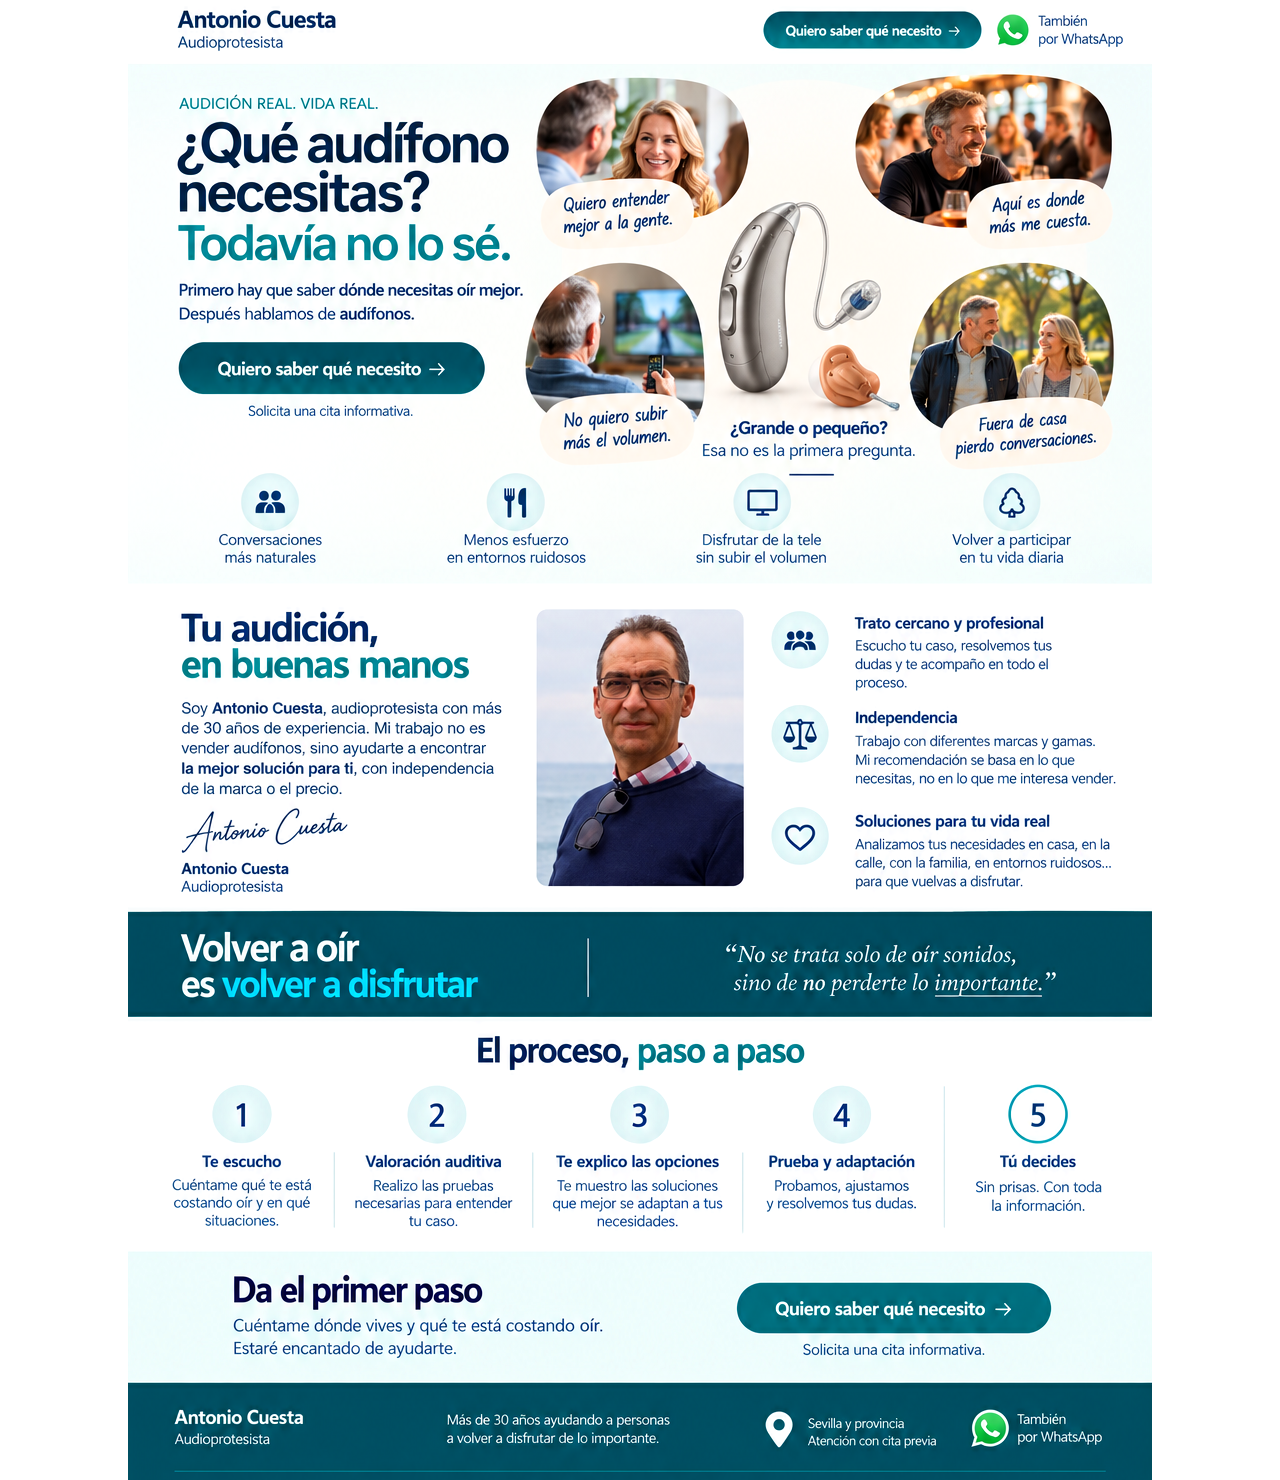
==== commit 2a6ba8ca: "Nueva landing general" ====
--- a/index.html
+++ b/index.html
@@ -1,180 +1,37 @@
-<!DOCTYPE html>
+<!doctype html>
 <html lang="es">
 <head>
-  <meta charset="UTF-8" />
-  <meta name="viewport" content="width=device-width, initial-scale=1.0" />
-  <title>Valoración auditiva en LookLook Sevilla | Antonio Cuesta</title>
-  <meta name="description" content="Valoración auditiva en LookLook Sevilla. Habla con Antonio Cuesta, audioprotesista con más de 30 años de experiencia, antes de tomar una decisión." />
-  <link rel="stylesheet" href="styles.css" />
+<meta charset="utf-8">
+<meta name="viewport" content="width=device-width,initial-scale=1">
+<title>Antonio Cuesta | Audioprotesista</title>
+<meta name="description" content="Antonio Cuesta, audioprotesista. Valoración auditiva y asesoramiento con cita informativa.">
+<style>
+html,body{margin:0;padding:0;background:#fff}
+.page{position:relative;width:min(100%,1024px);margin:0 auto;overflow:hidden;aspect-ratio:1024/1480}
+.page>img{display:block;width:100%;height:auto;filter:saturate(1.12) contrast(1.035)}
+.hot{position:absolute;display:block;z-index:20;border-radius:999px;cursor:pointer;pointer-events:auto}
+/* Click zones measured on the approved 1024×1536 composition */
+.cta-top{left:61.8%;top:.55%;width:22.3%;height:3.1%}
+.wa-top{left:84.3%;top:.45%;width:14.5%;height:3.2%}
+.cta-hero{left:4.8%;top:22.25%;width:30.2%;height:3.45%}
+.cta-bottom{left:59.0%;top:86.55%;width:31.5%;height:3.8%}
+.wa-bottom{left:81.0%;top:94.15%;width:17.5%;height:4.2%}
+@media(max-width:600px){
+  .page{width:100%}
+}
+</style>
+<script async src="https://www.googletagmanager.com/gtag/js?id=G-216P1P4L8E"></script>
+<script>window.dataLayer=window.dataLayer||[];function gtag(){dataLayer.push(arguments)}gtag('js',new Date());gtag('config','G-216P1P4L8E');</script>
+<script>(function(c,l,a,r,i,t,y){c[a]=c[a]||function(){(c[a].q=c[a].q||[]).push(arguments)};t=l.createElement(r);t.async=1;t.src="https://www.clarity.ms/tag/"+i;y=l.getElementsByTagName(r)[0];y.parentNode.insertBefore(t,y)})(window,document,"clarity","script","xd1ltv3tne");</script>
 </head>
 <body>
-  <header class="topbar">
-    <div class="topbar__logo">
-      <img src="assets/logo-looklook.png" alt="LookLook" />
-      <span>Store Óptica y Audiología</span>
-    </div>
-    <div class="topbar__info">
-      <a class="info-item" href="https://maps.google.com/?q=C%2F%20Alicates%2054B%2041008%20Sevilla" target="_blank" rel="noopener">
-        <span class="icon">📍</span>
-        <span>C/ Alicates 54B<br />41008 Sevilla</span>
-      </a>
-      <a class="info-item" href="tel:955606666">
-        <span class="icon">☎</span>
-        <span>955 60 66 66</span>
-      </a>
-    </div>
-    <a class="btn btn--whatsapp btn--top" href="https://wa.me/34672465468?text=Hola%20Antonio.%20He%20visto%20la%20informaci%C3%B3n%20de%20LookLook%20sobre%20aud%C3%ADfonos%20y%20me%20gustar%C3%ADa%20saber%20qu%C3%A9%20opciones%20podr%C3%ADan%20encajar%20mejor%20conmigo." target="_blank" rel="noopener">HABLAR CON ANTONIO POR WHATSAPP</a>
-  </header>
-
-  <main>
-    <section class="hero section">
-      <div class="hero__text">
-        <p class="eyebrow">Valoración auditiva en LookLook Sevilla</p>
-        <h1>Mi padre escucha mal.<br /><span>Pero tampoco queremos gastarnos una fortuna.</span></h1>
-        <p class="lead">Ayudar a alguien a escuchar mejor no siempre significa gastar más.</p>
-        <div class="hero-card">
-          <p>¿De verdad necesitas gastarte 4.000 € para escuchar mejor?</p>
-          <strong>NO SIEMPRE.</strong>
-          <small>Y precisamente por eso merece la pena seguir leyendo.</small>
-        </div>
-        <div class="cta-row">
-          <a class="btn btn--whatsapp" href="https://wa.me/34672465468?text=Hola%20Antonio.%20He%20visto%20la%20informaci%C3%B3n%20de%20LookLook%20sobre%20aud%C3%ADfonos%20y%20me%20gustar%C3%ADa%20saber%20qu%C3%A9%20opciones%20podr%C3%ADan%20encajar%20mejor%20conmigo." target="_blank" rel="noopener">HABLAR CON ANTONIO POR WHATSAPP</a>
-          <a class="btn btn--secondary" href="#formulario">Prefiero que me llaméis</a>
-        </div>
-      </div>
-      <div class="hero__image">
-        <img src="assets/hero-padre-hija.jpg" alt="Hija hablando con su padre en casa" />
-      </div>
-    </section>
-
-    <section class="section lifestyles">
-      <div class="section-title">
-        <h2>La mejor solución no es la más cara.</h2>
-        <p>Es la más adecuada para ti.</p>
-      </div>
-      <div class="cards three">
-        <article class="card">
-          <h3>En casa</h3>
-          <img src="assets/tv-salon.jpg" alt="Persona viendo la televisión en casa" />
-          <ul>
-            <li>Televisión</li>
-            <li>Llamadas</li>
-            <li>Familia</li>
-          </ul>
-        </article>
-        <article class="card">
-          <h3>Vida social activa</h3>
-          <img src="assets/comida-familiar.jpg" alt="Comida familiar y conversación" />
-          <ul>
-            <li>Reuniones</li>
-            <li>Amigos</li>
-            <li>Celebraciones</li>
-          </ul>
-        </article>
-        <article class="card">
-          <h3>Situaciones más exigentes</h3>
-          <img src="assets/conferencia-ia.jpg" alt="Conferencia sobre inteligencia artificial" />
-          <ul>
-            <li>Ruido</li>
-            <li>Distancia</li>
-            <li>Grupos</li>
-          </ul>
-        </article>
-      </div>
-      <p class="center-note">Por eso no todo el mundo necesita la misma tecnología.</p>
-    </section>
-
-    <section class="section problem">
-      <div class="problem__text">
-        <h2>El problema no es gastar menos.<br /><span>El problema es elegir mal.</span></h2>
-        <p>Un audífono demasiado sencillo puede quedarse corto. Uno demasiado avanzado puede ser más de lo que necesitas.</p>
-      </div>
-      <div class="problem__image">
-        <img src="assets/tv-salon.jpg" alt="Persona viendo televisión con mando" />
-      </div>
-      <div class="problem__checks">
-        <div class="check check--bad">Más tecnología de la que necesitas</div>
-        <div class="check check--bad">Menos tecnología de la que necesitas</div>
-        <div class="check check--good">La tecnología adecuada</div>
-        <div class="motto">La clave no es gastar más.<br />La clave es acertar.</div>
-      </div>
-    </section>
-
-    <section class="section antonio">
-      <div class="antonio__image">
-        <img src="assets/antonio-cuesta.jpg" alt="Antonio Cuesta, audioprotesista" />
-      </div>
-      <div class="antonio__text">
-        <h2>¿Cómo saber qué necesitas realmente?</h2>
-        <h3>Antonio Cuesta</h3>
-        <p>Audioprotesista con más de 30 años de experiencia.</p>
-        <p>He ayudado a miles de personas a encontrar una solución adaptada a sus necesidades.</p>
-        <p class="highlight">Por eso prefiero empezar siempre por una valoración.<br />Y después hablar de opciones.<br />No al revés.</p>
-        <a class="btn btn--whatsapp" href="https://wa.me/34672465468?text=Hola%20Antonio.%20He%20visto%20la%20informaci%C3%B3n%20de%20LookLook%20sobre%20aud%C3%ADfonos%20y%20me%20gustar%C3%ADa%20saber%20qu%C3%A9%20opciones%20podr%C3%ADan%20encajar%20mejor%20conmigo." target="_blank" rel="noopener">HABLAR CON ANTONIO POR WHATSAPP</a>
-      </div>
-    </section>
-
-    <section class="section clarity">
-      <div class="clarity__title">
-        <h2>Una valoración no es una venta.</h2>
-        <p>Es claridad.</p>
-      </div>
-      <div class="clarity__items">
-        <div>Entenderás cómo escuchas realmente.</div>
-        <div>Descubriremos qué necesitas y qué no.</div>
-        <div>Sabrás qué opciones encajan contigo.</div>
-        <div>Podrás decidir con tranquilidad.</div>
-      </div>
-      <div class="clarity__note">
-        <strong>Nuestro objetivo no es venderte lo más caro.</strong>
-        <span>Nuestro objetivo es ayudarte a tomar una buena decisión.</span>
-      </div>
-    </section>
-
-    <section class="section final" id="formulario">
-      <div class="final__text">
-        <h2>Hablemos.<br /><span>Sin compromiso.</span></h2>
-        <p>No se trata de comprar nada hoy. Se trata de entender qué opciones pueden encajar mejor contigo.</p>
-        <a class="btn btn--whatsapp" href="https://wa.me/34672465468?text=Hola%20Antonio.%20He%20visto%20la%20informaci%C3%B3n%20de%20LookLook%20sobre%20aud%C3%ADfonos%20y%20me%20gustar%C3%ADa%20saber%20qu%C3%A9%20opciones%20podr%C3%ADan%20encajar%20mejor%20conmigo." target="_blank" rel="noopener">HABLAR CON ANTONIO POR WHATSAPP</a>
-      </div>
-      <form class="form" onsubmit="sendWhatsApp(event)">
-        <h3>¿Prefieres que te llamemos?</h3>
-        <div class="form-grid">
-          <label>Nombre<input type="text" id="nombre" placeholder="Tu nombre" /></label>
-          <label>Teléfono<input type="tel" id="telefono" placeholder="Tu teléfono" /></label>
-        </div>
-        <fieldset>
-          <legend>¿Qué te preocupa más?</legend>
-          <label><input type="radio" name="preocupacion" value="Subo mucho la televisión" /> Subo mucho la televisión</label>
-          <label><input type="radio" name="preocupacion" value="Me cuesta seguir conversaciones" /> Me cuesta seguir conversaciones</label>
-          <label><input type="radio" name="preocupacion" value="Ya uso audífonos" /> Ya uso audífonos</label>
-          <label><input type="radio" name="preocupacion" value="Quiero informarme" /> Quiero informarme</label>
-        </fieldset>
-        <button type="submit" class="btn btn--call">QUIERO QUE ME LLAMEN</button>
-      </form>
-    </section>
-  </main>
-
-  <footer class="footer">
-    <div class="footer__brand">
-      <img src="assets/logo-looklook.png" alt="LookLook" />
-      <span>Store Óptica y Audiología</span>
-    </div>
-    <div>📍 C/ Alicates 54B<br />41008 Sevilla</div>
-    <div>☎ 955 60 66 66</div>
-    <div>Antonio Cuesta<br />WhatsApp 672 465 468</div>
-  </footer>
-
-  <script>
-    function sendWhatsApp(event) {
-      event.preventDefault();
-      const nombre = document.getElementById('nombre').value.trim();
-      const telefono = document.getElementById('telefono').value.trim();
-      const seleccion = document.querySelector('input[name="preocupacion"]:checked');
-      const preocupacion = seleccion ? seleccion.value : 'No indicado';
-      const texto = `Hola Antonio. He visto la página de LookLook y prefiero que me llaméis.\n\nNombre: ${nombre || 'No indicado'}\nTeléfono: ${telefono || 'No indicado'}\nMe preocupa: ${preocupacion}`;
-      window.open(`https://wa.me/34672465468?text=${encodeURIComponent(texto)}`, '_blank');
-    }
-  </script>
+<main class="page">
+<img src="assets/landing-aprobada.png" alt="Antonio Cuesta Audioprotesista. Información sobre valoración auditiva, adaptación y cita informativa.">
+<a class="hot cta-top" aria-label="Quiero saber qué necesito" href="https://wa.me/34672465468?text=Hola%20Antonio.%20He%20visto%20tu%20p%C3%A1gina%20y%20me%20gustar%C3%ADa%20solicitar%20una%20cita%20informativa." target="_blank" rel="noopener"></a>
+<a class="hot wa-top" aria-label="Contactar por WhatsApp" href="https://wa.me/34672465468?text=Hola%20Antonio.%20He%20visto%20tu%20p%C3%A1gina%20y%20me%20gustar%C3%ADa%20solicitar%20una%20cita%20informativa." target="_blank" rel="noopener"></a>
+<a class="hot cta-hero" aria-label="Quiero saber qué necesito" href="https://wa.me/34672465468?text=Hola%20Antonio.%20He%20visto%20tu%20p%C3%A1gina%20y%20me%20gustar%C3%ADa%20solicitar%20una%20cita%20informativa." target="_blank" rel="noopener"></a>
+<a class="hot cta-bottom" aria-label="Quiero saber qué necesito" href="https://wa.me/34672465468?text=Hola%20Antonio.%20He%20visto%20tu%20p%C3%A1gina%20y%20me%20gustar%C3%ADa%20solicitar%20una%20cita%20informativa." target="_blank" rel="noopener"></a>
+<a class="hot wa-bottom" aria-label="Contactar por WhatsApp" href="https://wa.me/34672465468?text=Hola%20Antonio.%20He%20visto%20tu%20p%C3%A1gina%20y%20me%20gustar%C3%ADa%20solicitar%20una%20cita%20informativa." target="_blank" rel="noopener"></a>
+</main>
 </body>
-</html>
+</html>
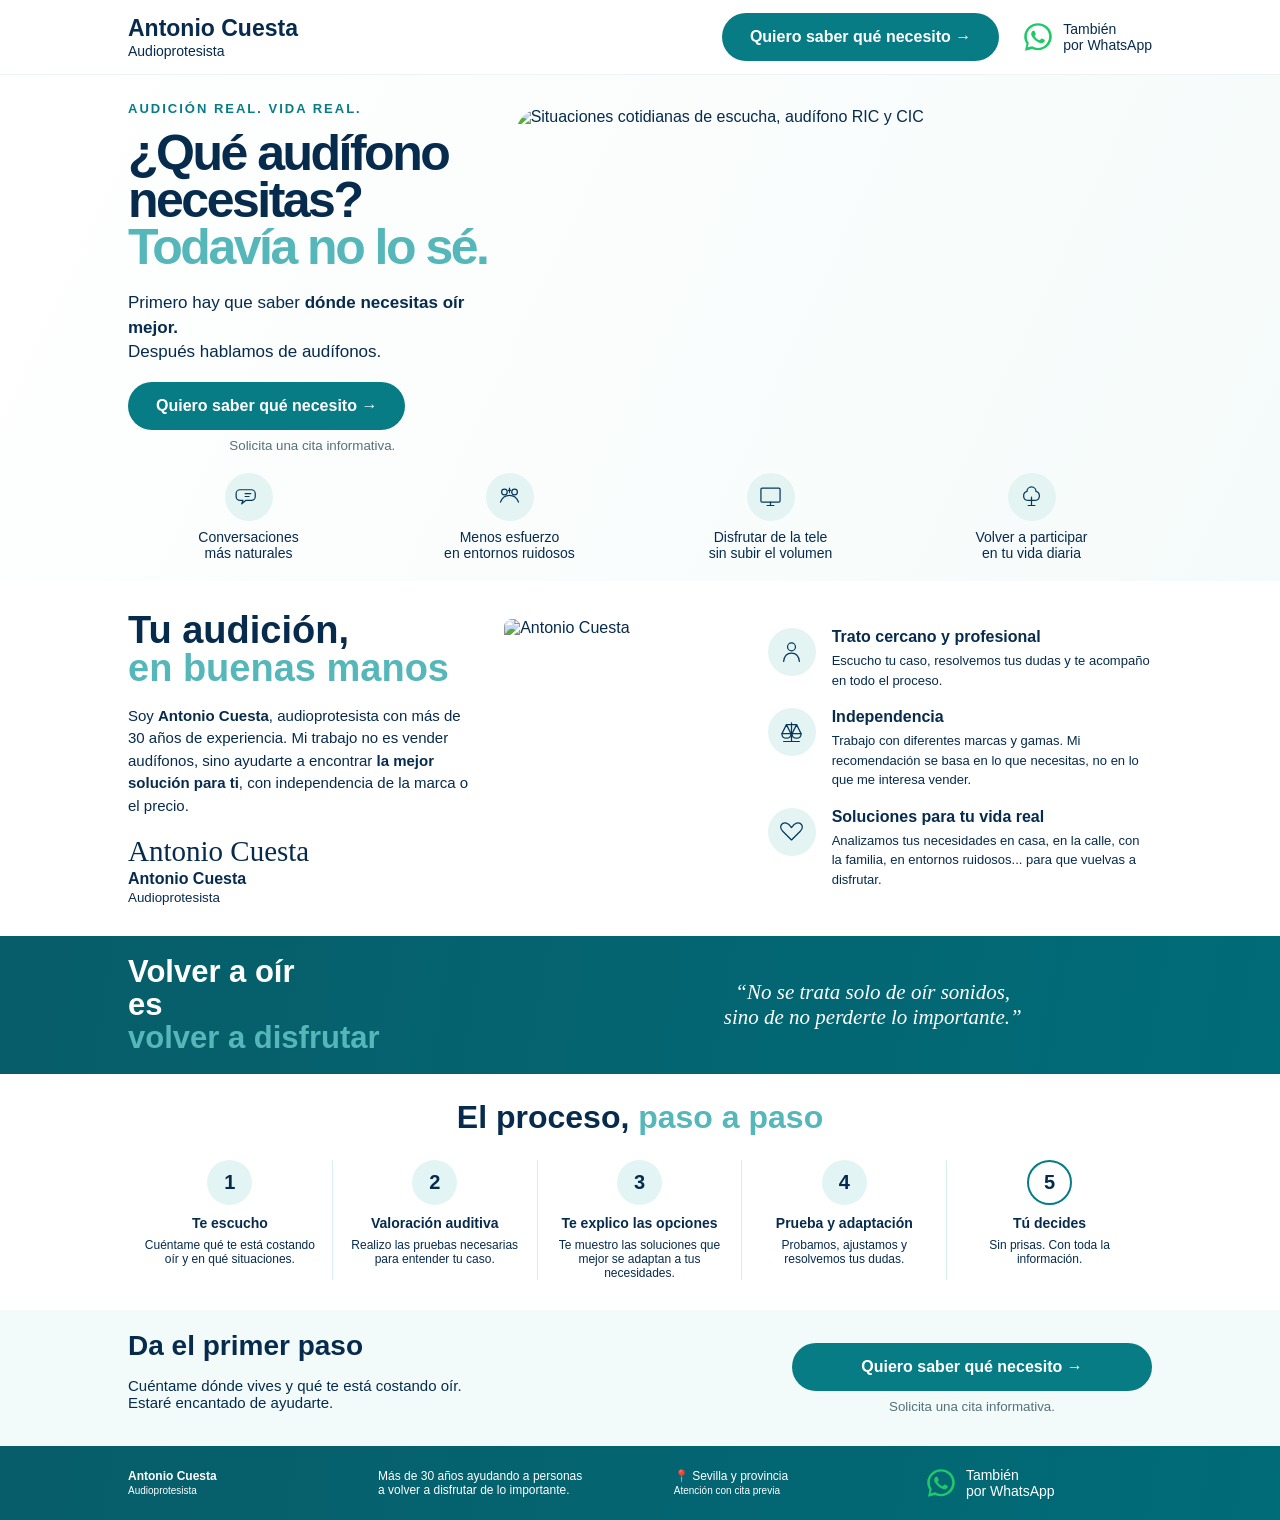
==== commit 0c23179d: "Landing HTML real definitiva" ====
--- a/index.html
+++ b/index.html
@@ -1,37 +1,18 @@
-<!doctype html>
-<html lang="es">
-<head>
-<meta charset="utf-8">
-<meta name="viewport" content="width=device-width,initial-scale=1">
-<title>Antonio Cuesta | Audioprotesista</title>
-<meta name="description" content="Antonio Cuesta, audioprotesista. Valoración auditiva y asesoramiento con cita informativa.">
-<style>
-html,body{margin:0;padding:0;background:#fff}
-.page{position:relative;width:min(100%,1024px);margin:0 auto;overflow:hidden;aspect-ratio:1024/1480}
-.page>img{display:block;width:100%;height:auto;filter:saturate(1.12) contrast(1.035)}
-.hot{position:absolute;display:block;z-index:20;border-radius:999px;cursor:pointer;pointer-events:auto}
-/* Click zones measured on the approved 1024×1536 composition */
-.cta-top{left:61.8%;top:.55%;width:22.3%;height:3.1%}
-.wa-top{left:84.3%;top:.45%;width:14.5%;height:3.2%}
-.cta-hero{left:4.8%;top:22.25%;width:30.2%;height:3.45%}
-.cta-bottom{left:59.0%;top:86.55%;width:31.5%;height:3.8%}
-.wa-bottom{left:81.0%;top:94.15%;width:17.5%;height:4.2%}
-@media(max-width:600px){
-  .page{width:100%}
-}
-</style>
+<!doctype html><html lang="es"><head>
+<meta charset="utf-8"><meta name="viewport" content="width=device-width,initial-scale=1">
+<title>Antonio Cuesta | Audioprotesista</title><link rel="stylesheet" href="styles.css">
 <script async src="https://www.googletagmanager.com/gtag/js?id=G-216P1P4L8E"></script>
 <script>window.dataLayer=window.dataLayer||[];function gtag(){dataLayer.push(arguments)}gtag('js',new Date());gtag('config','G-216P1P4L8E');</script>
 <script>(function(c,l,a,r,i,t,y){c[a]=c[a]||function(){(c[a].q=c[a].q||[]).push(arguments)};t=l.createElement(r);t.async=1;t.src="https://www.clarity.ms/tag/"+i;y=l.getElementsByTagName(r)[0];y.parentNode.insertBefore(t,y)})(window,document,"clarity","script","xd1ltv3tne");</script>
-</head>
-<body>
-<main class="page">
-<img src="assets/landing-aprobada.png" alt="Antonio Cuesta Audioprotesista. Información sobre valoración auditiva, adaptación y cita informativa.">
-<a class="hot cta-top" aria-label="Quiero saber qué necesito" href="https://wa.me/34672465468?text=Hola%20Antonio.%20He%20visto%20tu%20p%C3%A1gina%20y%20me%20gustar%C3%ADa%20solicitar%20una%20cita%20informativa." target="_blank" rel="noopener"></a>
-<a class="hot wa-top" aria-label="Contactar por WhatsApp" href="https://wa.me/34672465468?text=Hola%20Antonio.%20He%20visto%20tu%20p%C3%A1gina%20y%20me%20gustar%C3%ADa%20solicitar%20una%20cita%20informativa." target="_blank" rel="noopener"></a>
-<a class="hot cta-hero" aria-label="Quiero saber qué necesito" href="https://wa.me/34672465468?text=Hola%20Antonio.%20He%20visto%20tu%20p%C3%A1gina%20y%20me%20gustar%C3%ADa%20solicitar%20una%20cita%20informativa." target="_blank" rel="noopener"></a>
-<a class="hot cta-bottom" aria-label="Quiero saber qué necesito" href="https://wa.me/34672465468?text=Hola%20Antonio.%20He%20visto%20tu%20p%C3%A1gina%20y%20me%20gustar%C3%ADa%20solicitar%20una%20cita%20informativa." target="_blank" rel="noopener"></a>
-<a class="hot wa-bottom" aria-label="Contactar por WhatsApp" href="https://wa.me/34672465468?text=Hola%20Antonio.%20He%20visto%20tu%20p%C3%A1gina%20y%20me%20gustar%C3%ADa%20solicitar%20una%20cita%20informativa." target="_blank" rel="noopener"></a>
+</head><body>
+<header><div class="wrap top"><div class="brand"><b>Antonio Cuesta</b><span>Audioprotesista</span></div><div class="actions"><a class="button" href="#contacto">Quiero saber qué necesito →</a><a class="whatsapp" href="https://wa.me/34672465468?text=Hola%20Antonio.%20He%20visto%20tu%20p%C3%A1gina%20y%20me%20gustar%C3%ADa%20solicitar%20una%20cita%20informativa." target="_blank"><i><svg viewBox="0 0 32 32" aria-hidden="true"><path fill="currentColor" d="M16 3C8.82 3 3 8.62 3 15.55c0 2.45.74 4.83 2.14 6.86L3.75 29l6.83-1.74A13.34 13.34 0 0 0 16 28.4c7.18 0 13-5.62 13-12.85S23.18 3 16 3Zm0 23.25c-1.86 0-3.68-.5-5.27-1.44l-.38-.22-4.05 1.03 1.08-3.89-.25-.4a10.3 10.3 0 0 1-1.66-5.78C5.47 9.8 10.19 5.15 16 5.15s10.53 4.65 10.53 10.4S21.81 26.25 16 26.25Zm5.77-7.76c-.32-.16-1.87-.91-2.16-1.01-.29-.11-.5-.16-.71.16-.21.31-.82 1.01-1 1.22-.18.21-.37.24-.68.08-.32-.16-1.33-.48-2.54-1.53-.94-.82-1.57-1.84-1.76-2.15-.18-.31-.02-.48.14-.64.14-.14.32-.37.47-.55.16-.18.21-.31.32-.52.1-.21.05-.39-.03-.55-.08-.16-.71-1.69-.97-2.31-.26-.62-.52-.54-.71-.55h-.61c-.21 0-.55.08-.84.39-.29.31-1.1 1.06-1.1 2.59s1.13 3 1.29 3.21c.16.21 2.22 3.35 5.38 4.69.75.32 1.34.51 1.8.65.76.24 1.44.2 1.99.12.61-.09 1.87-.75 2.13-1.48.26-.73.26-1.35.18-1.48-.08-.13-.29-.21-.61-.37Z"/></svg></i><span>También<br>por WhatsApp</span></a></div></div></header>
+<main>
+<section class="hero"><div class="wrap herogrid"><div><div class="eyebrow">AUDICIÓN REAL. VIDA REAL.</div><h1>¿Qué audífono<br>necesitas?<em>Todavía no lo sé.</em></h1><p class="lead">Primero hay que saber <b>dónde necesitas oír mejor.</b><br>Después hablamos de audífonos.</p><a class="button" href="#contacto">Quiero saber qué necesito →</a><small>Solicita una cita informativa.</small></div><div class="hero-visual-final"><img src="assets/hero-visual-final.png" alt="Situaciones cotidianas de escucha, audífono RIC y CIC"></div></div>
+<div class="wrap benefits"><div><i class="icon"><svg viewBox="0 0 48 48" aria-hidden="true"><path d="M9 12h20a7 7 0 0 1 7 7v5a7 7 0 0 1-7 7H19l-7 6 2-6H9a7 7 0 0 1-7-7v-5a7 7 0 0 1 7-7Z"/><path d="M18 19h10M18 24h7"/></svg></i><span>Conversaciones<br>más naturales</span></div><div><i class="icon"><svg viewBox="0 0 48 48" aria-hidden="true"><path d="M8 34c3-8 8-12 16-12s13 4 16 12"/><circle cx="15" cy="16" r="5"/><circle cx="33" cy="16" r="5"/><path d="M22 13h4M24 9v8"/></svg></i><span>Menos esfuerzo<br>en entornos ruidosos</span></div><div><i class="icon"><svg viewBox="0 0 48 48" aria-hidden="true"><rect x="7" y="9" width="34" height="25" rx="2"/><path d="M18 40h12M24 34v6"/></svg></i><span>Disfrutar de la tele<br>sin subir el volumen</span></div><div><i class="icon"><svg viewBox="0 0 48 48" aria-hidden="true"><path d="M24 7c-5 0-8 4-8 8-4 1-6 4-6 8 0 5 4 8 9 8h10c5 0 9-3 9-8 0-4-2-7-6-8 0-4-3-8-8-8Z"/><path d="M24 25v15M18 40h12"/></svg></i><span>Volver a participar<br>en tu vida diaria</span></div></div></section>
+<section class="about"><div class="wrap aboutgrid"><div><h2>Tu audición,<em>en buenas manos</em></h2><p>Soy <b>Antonio Cuesta</b>, audioprotesista con más de 30 años de experiencia. Mi trabajo no es vender audífonos, sino ayudarte a encontrar <b>la mejor solución para ti</b>, con independencia de la marca o el precio.</p><div class="signature">Antonio Cuesta</div><b>Antonio Cuesta</b><br><small>Audioprotesista</small></div><img class="portrait" src="assets/antonio.jpg" alt="Antonio Cuesta"><div class="values"><article><i class="icon"><svg viewBox="0 0 48 48" aria-hidden="true"><circle cx="24" cy="14" r="7"/><path d="M10 40c1-10 6-15 14-15s13 5 14 15"/></svg></i><div><b>Trato cercano y profesional</b><p>Escucho tu caso, resolvemos tus dudas y te acompaño en todo el proceso.</p></div></article><article><i class="icon"><svg viewBox="0 0 48 48" aria-hidden="true"><path d="M24 7v33M15 10h18M10 40h28"/><path d="m15 10-8 16h16l-8-16Zm18 0-8 16h16l-8-16Z"/><path d="M7 26c0 5 3 8 8 8s8-3 8-8M25 26c0 5 3 8 8 8s8-3 8-8"/></svg></i><div><b>Independencia</b><p>Trabajo con diferentes marcas y gamas. Mi recomendación se basa en lo que necesitas, no en lo que me interesa vender.</p></div></article><article><i class="icon"><svg viewBox="0 0 48 48" aria-hidden="true"><path d="M24 39 8 23C1 15 7 7 15 9c4 1 7 5 9 8 2-3 5-7 9-8 8-2 14 6 7 14L24 39Z"/></svg></i><div><b>Soluciones para tu vida real</b><p>Analizamos tus necesidades en casa, en la calle, con la familia, en entornos ruidosos... para que vuelvas a disfrutar.</p></div></article></div></div></section>
+<section class="band"><div class="wrap bandgrid"><h2>Volver a oír<br>es <em>volver a disfrutar</em></h2><blockquote>“No se trata solo de oír sonidos,<br>sino de no perderte lo importante.”</blockquote></div></section>
+<section class="process"><div class="wrap"><h2>El proceso, <em>paso a paso</em></h2><div class="steps"><article><b>1</b><h3>Te escucho</h3><p>Cuéntame qué te está costando oír y en qué situaciones.</p></article><article><b>2</b><h3>Valoración auditiva</h3><p>Realizo las pruebas necesarias para entender tu caso.</p></article><article><b>3</b><h3>Te explico las opciones</h3><p>Te muestro las soluciones que mejor se adaptan a tus necesidades.</p></article><article><b>4</b><h3>Prueba y adaptación</h3><p>Probamos, ajustamos y resolvemos tus dudas.</p></article><article><b class="last">5</b><h3>Tú decides</h3><p>Sin prisas. Con toda la información.</p></article></div></div></section>
+<section id="contacto" class="final"><div class="wrap finalgrid"><div><h2>Da el primer paso</h2><p>Cuéntame dónde vives y qué te está costando oír.<br>Estaré encantado de ayudarte.</p></div><div class="finalcta"><a class="button" href="https://wa.me/34672465468?text=Hola%20Antonio.%20He%20visto%20tu%20p%C3%A1gina%20y%20me%20gustar%C3%ADa%20solicitar%20una%20cita%20informativa." target="_blank">Quiero saber qué necesito →</a><small>Solicita una cita informativa.</small></div></div></section>
 </main>
-</body>
-</html>+<footer><div class="wrap footergrid"><div><b>Antonio Cuesta</b><br><small>Audioprotesista</small></div><div>Más de 30 años ayudando a personas<br>a volver a disfrutar de lo importante.</div><div>📍 Sevilla y provincia<br><small>Atención con cita previa</small></div><a class="whatsapp footwa" href="https://wa.me/34672465468?text=Hola%20Antonio.%20He%20visto%20tu%20p%C3%A1gina%20y%20me%20gustar%C3%ADa%20solicitar%20una%20cita%20informativa." target="_blank"><i><svg viewBox="0 0 32 32" aria-hidden="true"><path fill="currentColor" d="M16 3C8.82 3 3 8.62 3 15.55c0 2.45.74 4.83 2.14 6.86L3.75 29l6.83-1.74A13.34 13.34 0 0 0 16 28.4c7.18 0 13-5.62 13-12.85S23.18 3 16 3Zm0 23.25c-1.86 0-3.68-.5-5.27-1.44l-.38-.22-4.05 1.03 1.08-3.89-.25-.4a10.3 10.3 0 0 1-1.66-5.78C5.47 9.8 10.19 5.15 16 5.15s10.53 4.65 10.53 10.4S21.81 26.25 16 26.25Zm5.77-7.76c-.32-.16-1.87-.91-2.16-1.01-.29-.11-.5-.16-.71.16-.21.31-.82 1.01-1 1.22-.18.21-.37.24-.68.08-.32-.16-1.33-.48-2.54-1.53-.94-.82-1.57-1.84-1.76-2.15-.18-.31-.02-.48.14-.64.14-.14.32-.37.47-.55.16-.18.21-.31.32-.52.1-.21.05-.39-.03-.55-.08-.16-.71-1.69-.97-2.31-.26-.62-.52-.54-.71-.55h-.61c-.21 0-.55.08-.84.39-.29.31-1.1 1.06-1.1 2.59s1.13 3 1.29 3.21c.16.21 2.22 3.35 5.38 4.69.75.32 1.34.51 1.8.65.76.24 1.44.2 1.99.12.61-.09 1.87-.75 2.13-1.48.26-.73.26-1.35.18-1.48-.08-.13-.29-.21-.61-.37Z"/></svg></i><span>También<br>por WhatsApp</span></a></div></footer>
+</body></html>
--- a/styles.css
+++ b/styles.css
@@ -0,0 +1,31 @@
+*{box-sizing:border-box}html{scroll-behavior:smooth}body{margin:0;font-family:Arial,sans-serif;color:#062b4d}.wrap{width:min(calc(100% - 48px),1024px);margin:auto}header{border-bottom:1px solid #edf2f2;background:#fff}.top{height:74px;display:flex;align-items:center;justify-content:space-between}.brand b{font-size:23px;display:block}.brand span{font-size:14px}.actions{display:flex;align-items:center;gap:22px}.button{display:inline-flex;background:#087c84;color:#fff;text-decoration:none;font-weight:700;padding:15px 28px;border-radius:99px}.whatsapp{display:flex;align-items:center;gap:8px;text-decoration:none;color:#062b4d;font-size:14px}.whatsapp i{width:34px;height:34px;color:#20c968}.whatsapp svg{width:100%;height:100%}.hero{background:linear-gradient(115deg,#fff,#f5fbfa);padding:26px 0 20px}.herogrid{display:grid;grid-template-columns:36% 64%;align-items:center;gap:18px}.eyebrow{font-size:13px;font-weight:800;letter-spacing:2px;color:#087c84;margin-bottom:14px}h1{font-size:50px;line-height:.94;letter-spacing:-2.5px;margin:0 0 20px}h1 em,h2 em{display:block;font-style:normal;color:#55b7ba}.lead{font-size:17px;line-height:1.45}.herogrid small,.finalcta small{display:block;margin-top:8px;color:#567078;text-align:center}.heroimg{width:100%;border-radius:28px;display:block}.benefits{display:grid;grid-template-columns:repeat(4,1fr);gap:20px;padding-top:20px}.benefits>div{text-align:center;font-size:14px}.benefits i,.values i{font-style:normal;width:48px;height:48px;border-radius:50%;background:#e3f4f3;display:grid;place-items:center;margin:0 auto 8px;font-size:23px}.about{padding:30px 0}.aboutgrid{display:grid;grid-template-columns:34% 23% 1fr;gap:28px;align-items:center}.about h2{font-size:38px;line-height:1;margin:0 0 18px}.about p{font-size:15px;line-height:1.5}.signature{font-family:'Segoe Script','Brush Script MT',cursive;font-size:29px;margin:18px 0 2px}.portrait{width:100%;height:280px;object-fit:cover;border-radius:8px}.values{display:grid;gap:18px}.values article{display:grid;grid-template-columns:50px 1fr;gap:14px}.values i{margin:0}.values p{font-size:13px;margin:5px 0 0}.band{background:linear-gradient(100deg,#075d69,#006c78);color:white;padding:20px 0}.bandgrid{display:grid;grid-template-columns:1fr 1.2fr;align-items:center}.band h2{font-size:31px;line-height:1.05;margin:0}.band blockquote{font:italic 21px Georgia,serif;text-align:center}.process{padding:25px 0 30px}.process h2{text-align:center;font-size:32px;margin:0 0 24px}.process h2 em{display:inline}.steps{display:grid;grid-template-columns:repeat(5,1fr)}.steps article{text-align:center;padding:0 16px;border-right:1px solid #d9eeee}.steps article:last-child{border:0}.steps article>b{width:45px;height:45px;border-radius:50%;background:#e2f4f3;display:grid;place-items:center;margin:0 auto 10px;font-size:20px}.steps article>b.last{background:#fff;border:2px solid #087c84}.steps h3{font-size:14px;margin:0 0 7px}.steps p{font-size:12px;margin:0}.final{background:#f2fbfa;padding:20px 0}.finalgrid{display:grid;grid-template-columns:1fr 360px;align-items:center;gap:30px}.final h2{font-size:28px;margin:0 0 7px}.final p{font-size:15px}.finalcta .button{width:100%;justify-content:center}footer{background:linear-gradient(100deg,#075d69,#006c78);color:white;padding:20px 0}.footergrid{display:grid;grid-template-columns:1fr 1.2fr 1fr 1fr;gap:22px;align-items:center;font-size:12px}.footwa{color:white}
+@media(max-width:760px){.wrap{width:min(calc(100% - 28px),560px)}.top{height:auto;padding:12px 0}.brand b{font-size:19px}.actions>.button{display:none}.whatsapp span{display:none}.herogrid{grid-template-columns:1fr;text-align:center}.hero h1{font-size:42px}.heroimg{margin-top:4px}.benefits{grid-template-columns:1fr 1fr}.aboutgrid{grid-template-columns:1fr;text-align:center}.about h2{font-size:34px}.portrait{width:min(70%,280px);height:auto;justify-self:center}.values{text-align:left}.bandgrid{grid-template-columns:1fr;text-align:center}.band blockquote{font-size:18px}.steps{grid-template-columns:1fr}.steps article{display:grid;grid-template-columns:52px 1fr;text-align:left;border-right:0;border-bottom:1px solid #d9eeee;padding:13px 0}.steps article>b{grid-row:1/3;margin:0}.steps h3{margin-top:3px}.finalgrid{grid-template-columns:1fr;text-align:center}.footergrid{grid-template-columns:1fr 1fr;text-align:center}.footwa{justify-content:center}.footwa span{display:block}}
+/* Corrección iconos: SVG reales, independientes de fuentes */
+.icon svg{width:27px;height:27px;display:block;fill:none;stroke:#06385d;stroke-width:2.2;stroke-linecap:round;stroke-linejoin:round}
+.benefits .icon,.values .icon{color:#06385d}
+.hero-visual-crop{width:100%;height:440px;overflow:hidden;border-radius:28px}
+.hero-visual-crop .heroimg{width:100%;height:100%;object-fit:cover;object-position:center top;border-radius:0}
+@media(max-width:760px){
+  .hero-visual-crop{height:auto;aspect-ratio:1.22/1;overflow:hidden;border-radius:20px}
+  .hero-visual-crop .heroimg{height:100%;object-fit:cover;object-position:center top}
+}
+
+/* BLOQUE VISUAL DEFINITIVO APROBADO */
+.hero-visual-final{
+  width:100%;
+  aspect-ratio:1536/790;
+  overflow:hidden;
+  border-radius:28px;
+}
+.hero-visual-final img{
+  width:100%;
+  height:auto;
+  display:block;
+  transform:translateY(0);
+}
+@media(max-width:760px){
+  .hero-visual-final{
+    aspect-ratio:1536/790;
+    border-radius:20px;
+  }
+}
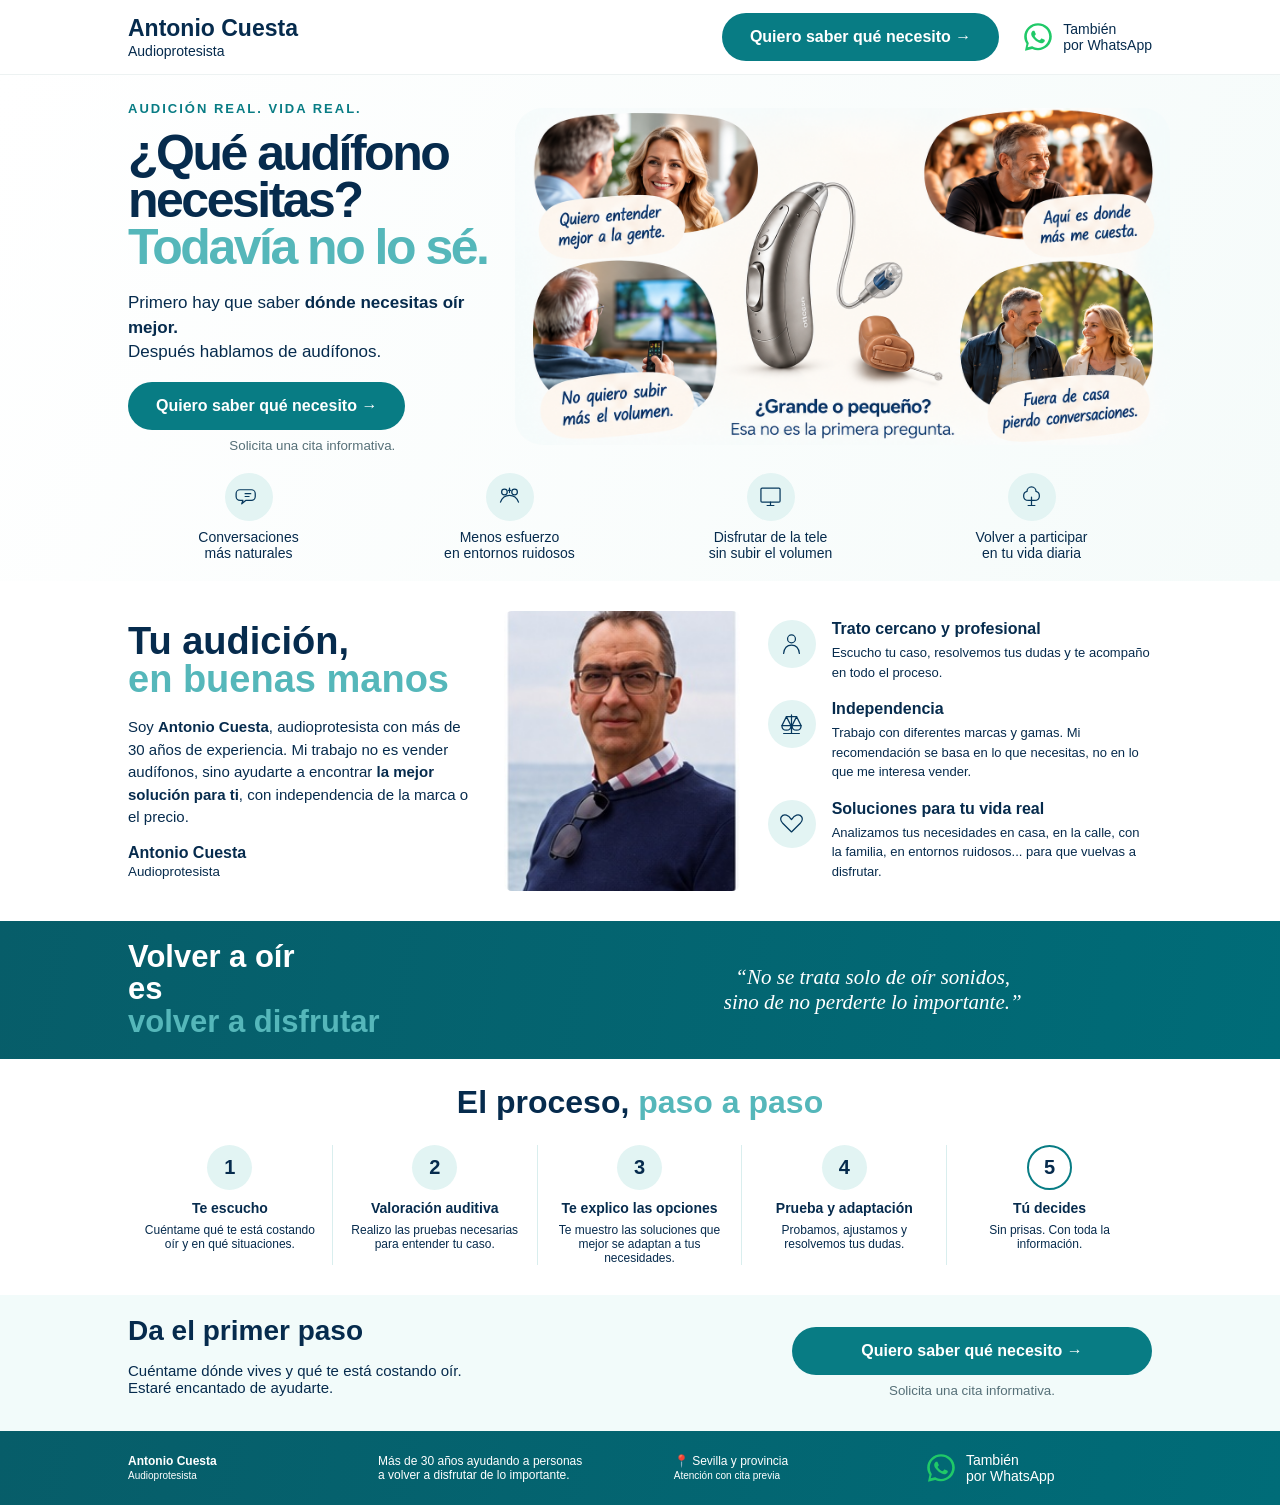
==== commit b66e4ee8: "Eliminar firma manuscrita" ====
--- a/index.html
+++ b/index.html
@@ -9,7 +9,7 @@
 <main>
 <section class="hero"><div class="wrap herogrid"><div><div class="eyebrow">AUDICIÓN REAL. VIDA REAL.</div><h1>¿Qué audífono<br>necesitas?<em>Todavía no lo sé.</em></h1><p class="lead">Primero hay que saber <b>dónde necesitas oír mejor.</b><br>Después hablamos de audífonos.</p><a class="button" href="#contacto">Quiero saber qué necesito →</a><small>Solicita una cita informativa.</small></div><div class="hero-visual-final"><img src="assets/hero-visual-final.png" alt="Situaciones cotidianas de escucha, audífono RIC y CIC"></div></div>
 <div class="wrap benefits"><div><i class="icon"><svg viewBox="0 0 48 48" aria-hidden="true"><path d="M9 12h20a7 7 0 0 1 7 7v5a7 7 0 0 1-7 7H19l-7 6 2-6H9a7 7 0 0 1-7-7v-5a7 7 0 0 1 7-7Z"/><path d="M18 19h10M18 24h7"/></svg></i><span>Conversaciones<br>más naturales</span></div><div><i class="icon"><svg viewBox="0 0 48 48" aria-hidden="true"><path d="M8 34c3-8 8-12 16-12s13 4 16 12"/><circle cx="15" cy="16" r="5"/><circle cx="33" cy="16" r="5"/><path d="M22 13h4M24 9v8"/></svg></i><span>Menos esfuerzo<br>en entornos ruidosos</span></div><div><i class="icon"><svg viewBox="0 0 48 48" aria-hidden="true"><rect x="7" y="9" width="34" height="25" rx="2"/><path d="M18 40h12M24 34v6"/></svg></i><span>Disfrutar de la tele<br>sin subir el volumen</span></div><div><i class="icon"><svg viewBox="0 0 48 48" aria-hidden="true"><path d="M24 7c-5 0-8 4-8 8-4 1-6 4-6 8 0 5 4 8 9 8h10c5 0 9-3 9-8 0-4-2-7-6-8 0-4-3-8-8-8Z"/><path d="M24 25v15M18 40h12"/></svg></i><span>Volver a participar<br>en tu vida diaria</span></div></div></section>
-<section class="about"><div class="wrap aboutgrid"><div><h2>Tu audición,<em>en buenas manos</em></h2><p>Soy <b>Antonio Cuesta</b>, audioprotesista con más de 30 años de experiencia. Mi trabajo no es vender audífonos, sino ayudarte a encontrar <b>la mejor solución para ti</b>, con independencia de la marca o el precio.</p><div class="signature">Antonio Cuesta</div><b>Antonio Cuesta</b><br><small>Audioprotesista</small></div><img class="portrait" src="assets/antonio.jpg" alt="Antonio Cuesta"><div class="values"><article><i class="icon"><svg viewBox="0 0 48 48" aria-hidden="true"><circle cx="24" cy="14" r="7"/><path d="M10 40c1-10 6-15 14-15s13 5 14 15"/></svg></i><div><b>Trato cercano y profesional</b><p>Escucho tu caso, resolvemos tus dudas y te acompaño en todo el proceso.</p></div></article><article><i class="icon"><svg viewBox="0 0 48 48" aria-hidden="true"><path d="M24 7v33M15 10h18M10 40h28"/><path d="m15 10-8 16h16l-8-16Zm18 0-8 16h16l-8-16Z"/><path d="M7 26c0 5 3 8 8 8s8-3 8-8M25 26c0 5 3 8 8 8s8-3 8-8"/></svg></i><div><b>Independencia</b><p>Trabajo con diferentes marcas y gamas. Mi recomendación se basa en lo que necesitas, no en lo que me interesa vender.</p></div></article><article><i class="icon"><svg viewBox="0 0 48 48" aria-hidden="true"><path d="M24 39 8 23C1 15 7 7 15 9c4 1 7 5 9 8 2-3 5-7 9-8 8-2 14 6 7 14L24 39Z"/></svg></i><div><b>Soluciones para tu vida real</b><p>Analizamos tus necesidades en casa, en la calle, con la familia, en entornos ruidosos... para que vuelvas a disfrutar.</p></div></article></div></div></section>
+<section class="about"><div class="wrap aboutgrid"><div><h2>Tu audición,<em>en buenas manos</em></h2><p>Soy <b>Antonio Cuesta</b>, audioprotesista con más de 30 años de experiencia. Mi trabajo no es vender audífonos, sino ayudarte a encontrar <b>la mejor solución para ti</b>, con independencia de la marca o el precio.</p><b>Antonio Cuesta</b><br><small>Audioprotesista</small></div><img class="portrait" src="assets/antonio.jpg" alt="Antonio Cuesta"><div class="values"><article><i class="icon"><svg viewBox="0 0 48 48" aria-hidden="true"><circle cx="24" cy="14" r="7"/><path d="M10 40c1-10 6-15 14-15s13 5 14 15"/></svg></i><div><b>Trato cercano y profesional</b><p>Escucho tu caso, resolvemos tus dudas y te acompaño en todo el proceso.</p></div></article><article><i class="icon"><svg viewBox="0 0 48 48" aria-hidden="true"><path d="M24 7v33M15 10h18M10 40h28"/><path d="m15 10-8 16h16l-8-16Zm18 0-8 16h16l-8-16Z"/><path d="M7 26c0 5 3 8 8 8s8-3 8-8M25 26c0 5 3 8 8 8s8-3 8-8"/></svg></i><div><b>Independencia</b><p>Trabajo con diferentes marcas y gamas. Mi recomendación se basa en lo que necesitas, no en lo que me interesa vender.</p></div></article><article><i class="icon"><svg viewBox="0 0 48 48" aria-hidden="true"><path d="M24 39 8 23C1 15 7 7 15 9c4 1 7 5 9 8 2-3 5-7 9-8 8-2 14 6 7 14L24 39Z"/></svg></i><div><b>Soluciones para tu vida real</b><p>Analizamos tus necesidades en casa, en la calle, con la familia, en entornos ruidosos... para que vuelvas a disfrutar.</p></div></article></div></div></section>
 <section class="band"><div class="wrap bandgrid"><h2>Volver a oír<br>es <em>volver a disfrutar</em></h2><blockquote>“No se trata solo de oír sonidos,<br>sino de no perderte lo importante.”</blockquote></div></section>
 <section class="process"><div class="wrap"><h2>El proceso, <em>paso a paso</em></h2><div class="steps"><article><b>1</b><h3>Te escucho</h3><p>Cuéntame qué te está costando oír y en qué situaciones.</p></article><article><b>2</b><h3>Valoración auditiva</h3><p>Realizo las pruebas necesarias para entender tu caso.</p></article><article><b>3</b><h3>Te explico las opciones</h3><p>Te muestro las soluciones que mejor se adaptan a tus necesidades.</p></article><article><b>4</b><h3>Prueba y adaptación</h3><p>Probamos, ajustamos y resolvemos tus dudas.</p></article><article><b class="last">5</b><h3>Tú decides</h3><p>Sin prisas. Con toda la información.</p></article></div></div></section>
 <section id="contacto" class="final"><div class="wrap finalgrid"><div><h2>Da el primer paso</h2><p>Cuéntame dónde vives y qué te está costando oír.<br>Estaré encantado de ayudarte.</p></div><div class="finalcta"><a class="button" href="https://wa.me/34672465468?text=Hola%20Antonio.%20He%20visto%20tu%20p%C3%A1gina%20y%20me%20gustar%C3%ADa%20solicitar%20una%20cita%20informativa." target="_blank">Quiero saber qué necesito →</a><small>Solicita una cita informativa.</small></div></div></section>
